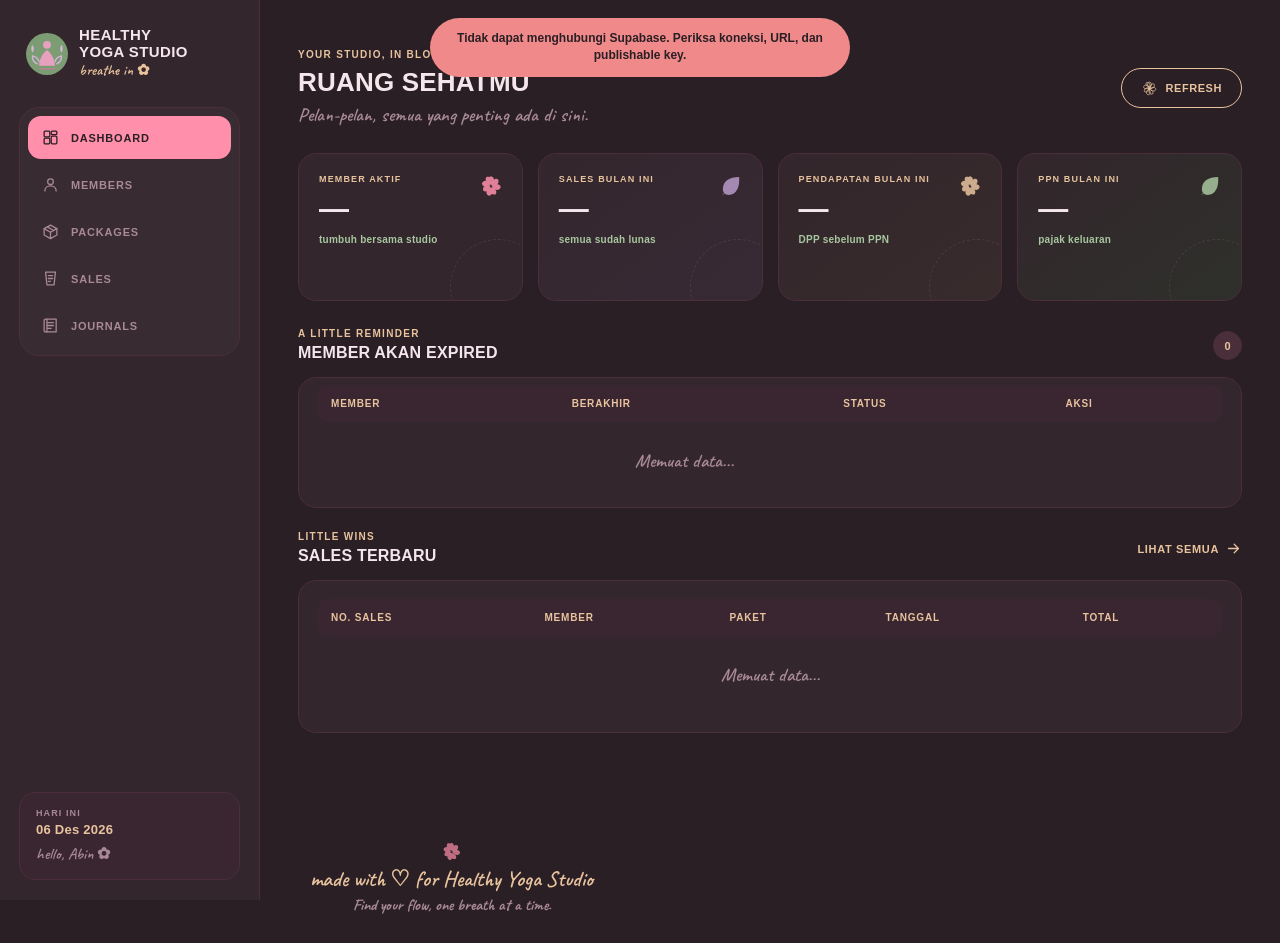
==== index.html @ f1ac34dd "Add files via upload" ====
<!doctype html>
<html lang="id">
<head>
  <meta charset="utf-8">
  <meta name="viewport" content="width=device-width, initial-scale=1">
  <meta name="theme-color" content="#FDF6F0">
  <meta name="description" content="Healthy Yoga Studio membership dashboard">
  <title>Healthy Yoga Studio</title>
  <link rel="preconnect" href="https://fonts.googleapis.com">
  <link rel="preconnect" href="https://fonts.gstatic.com" crossorigin>
  <link href="https://fonts.googleapis.com/css2?family=Fraunces:ital,opsz,wght@0,9..144,300..700;1,9..144,300..700&family=Quicksand:wght@300..700&family=Caveat:wght@400..700&display=swap" rel="stylesheet">
  <link rel="stylesheet" href="style.css">
  <script src="script.js" defer></script>
</head>
<body>
  <svg class="svg-library" xmlns="http://www.w3.org/2000/svg" aria-hidden="true">
    <symbol id="icon-search" viewBox="0 0 24 24"><circle cx="10.8" cy="10.8" r="6.8"/><path d="m16 16 5 5"/></symbol>
    <symbol id="icon-plus" viewBox="0 0 24 24"><path d="M12 5v14M5 12h14"/></symbol>
    <symbol id="icon-arrow" viewBox="0 0 24 24"><path d="M5 12h14m-6-6 6 6-6 6"/></symbol>
    <symbol id="icon-calendar" viewBox="0 0 24 24"><rect x="3" y="5" width="18" height="16" rx="3"/><path d="M16 3v4M8 3v4M3 10h18"/></symbol>
    <symbol id="icon-flower" viewBox="0 0 40 40"><path d="M20 19c-7-7-5-13 0-14 5 1 7 7 0 14Zm1 1c1-10 6-13 10-10 2 5-1 10-10 10Zm0 1c8-6 13-4 14 1-2 5-8 6-14-1Zm-2 1c9 2 11 7 8 11-5 1-10-2-8-11Zm-1-1c6 8 4 13-1 14-5-2-6-8 1-14Zm1-2c-2 9-7 11-11 8-1-5 2-10 11-8Zm1-2c-8 6-13 4-14-1 2-5 8-6 14 1Zm1 0C12 15 10 10 13 6c5-1 10 2 8 11Z"/></symbol>
    <symbol id="icon-leaf" viewBox="0 0 32 32"><path d="M26 5C14 5 6 10 6 20c0 4 3 7 7 7C23 27 27 17 26 5Z"/><path d="M5 28c5-8 10-12 17-17"/></symbol>
    <symbol id="icon-check" viewBox="0 0 24 24"><path d="m5 12 5 5L20 7"/></symbol>
    <symbol id="icon-close" viewBox="0 0 24 24"><path d="m6 6 12 12M18 6 6 18"/></symbol>
    <symbol id="icon-dots" viewBox="0 0 28 8"><circle cx="4" cy="4" r="2"/><circle cx="14" cy="4" r="2"/><circle cx="24" cy="4" r="2"/></symbol>
    <symbol id="icon-dashboard" viewBox="0 0 24 24"><rect x="3" y="3" width="8" height="8" rx="1.5"/><rect x="13" y="3" width="8" height="5" rx="1.5"/><rect x="13" y="10" width="8" height="11" rx="1.5"/><rect x="3" y="13" width="8" height="8" rx="1.5"/></symbol>
    <symbol id="icon-member" viewBox="0 0 24 24"><circle cx="12" cy="8" r="4"/><path d="M4 21c0-4.2 3.6-7 8-7s8 2.8 8 7"/></symbol>
    <symbol id="icon-package" viewBox="0 0 24 24"><path d="m12 3 9 5-9 5-9-5 9-5Z"/><path d="M3 8v9l9 5 9-5V8M12 13v9M7.5 5.5l9 5"/></symbol>
    <symbol id="icon-sale" viewBox="0 0 24 24"><path d="M5 3h14l-2 18H7L5 3Z"/><path d="M9 8h6M9 12h6M9 16h3"/></symbol>
    <symbol id="icon-journal" viewBox="0 0 24 24"><path d="M5 3h15v18H5a2 2 0 0 1-2-2V5a2 2 0 0 1 2-2Z"/><path d="M7 8h9M7 12h9M7 16h6M7 3v18"/></symbol>
  </svg>

  <div class="ambient-leaf ambient-leaf-one" aria-hidden="true"><svg><use href="#icon-leaf"/></svg></div>
  <div class="ambient-leaf ambient-leaf-two" aria-hidden="true"><svg><use href="#icon-leaf"/></svg></div>

  <div class="layout">
    <aside class="sidebar">
      <a class="brand" href="#dashboard" aria-label="Healthy Yoga Studio, beranda">
        <svg class="brand-mark" viewBox="0 0 64 64" width="40" height="40" xmlns="http://www.w3.org/2000/svg" role="img" aria-label="Siluet meditasi lotus">
          <circle cx="32" cy="18" r="6" fill="#E8A0BF"/>
          <path d="M32 26C24 32 20 42 20 50h24c0-8-4-18-12-24Z" fill="#E8A0BF"/>
          <path d="M14 52q18 8 36 0-18 4-36 0Z" fill="#C77DA0"/>
          <path d="M10 30q-4-6 0-12 4 6 0 12Zm44 0q4-6 0-12-4 6 0 12Z" fill="#D4B5D9"/>
          <path d="M17 47q-8-4-7-12 8 2 10 9m27 3q8-4 7-12-8 2-10 9" fill="none" stroke="#D4B5D9" stroke-linecap="round" stroke-width="2"/>
        </svg>
        <span class="brand-copy"><strong>Healthy<br>Yoga Studio</strong><small>breathe in ✿</small></span>
      </a>
      <nav class="nav primary-nav" aria-label="Navigasi utama" role="tablist">
        <button class="nav-tab is-active" id="tab-dashboard" type="button" role="tab" aria-selected="true" aria-controls="view-dashboard" data-view="dashboard"><svg class="nav-icon" aria-hidden="true"><use href="#icon-dashboard"/></svg>Dashboard</button>
        <button class="nav-tab" id="tab-members" type="button" role="tab" aria-selected="false" aria-controls="view-members" data-view="members"><svg class="nav-icon" aria-hidden="true"><use href="#icon-member"/></svg>Members</button>
        <button class="nav-tab" id="tab-packages" type="button" role="tab" aria-selected="false" aria-controls="view-packages" data-view="packages"><svg class="nav-icon" aria-hidden="true"><use href="#icon-package"/></svg>Packages</button>
        <button class="nav-tab" id="tab-sales" type="button" role="tab" aria-selected="false" aria-controls="view-sales" data-view="sales"><svg class="nav-icon" aria-hidden="true"><use href="#icon-sale"/></svg>Sales</button>
        <button class="nav-tab" id="tab-journals" type="button" role="tab" aria-selected="false" aria-controls="view-journals" data-view="journals"><svg class="nav-icon" aria-hidden="true"><use href="#icon-journal"/></svg>Journals</button>
      </nav>
      <div class="sidebar-footer">
        <p class="sidebar-date-label">Hari ini</p>
        <div class="sidebar-date" id="today-label"></div>
        <p class="greeting">hello, Abin ✿</p>
      </div>
    </aside>

    <div class="content">
    <main class="main-content">
      <section class="view is-visible" id="view-dashboard" role="tabpanel" aria-labelledby="tab-dashboard">
        <div class="page-heading">
          <div><p class="eyebrow">YOUR STUDIO, IN BLOOM <span id="dashboard-period"></span></p><h1>Ruang sehatmu</h1><p class="subheading">Pelan-pelan, semua yang penting ada di sini.</p></div>
          <button class="button button-secondary" type="button" data-action="refresh-dashboard" aria-label="Muat ulang ringkasan"><svg class="icon" aria-hidden="true"><use href="#icon-flower"/></svg><span>Refresh</span></button>
        </div>
        <div class="metric-grid">
          <article class="metric metric-pink"><svg class="metric-flower" aria-hidden="true"><use href="#icon-flower"/></svg><span class="metric-label">MEMBER AKTIF</span><strong id="metric-active">—</strong><span class="metric-note">tumbuh bersama studio</span></article>
          <article class="metric metric-lilac"><svg class="metric-flower" aria-hidden="true"><use href="#icon-leaf"/></svg><span class="metric-label">SALES BULAN INI</span><strong id="metric-sales">—</strong><span class="metric-note">semua sudah lunas</span></article>
          <article class="metric metric-peach"><svg class="metric-flower" aria-hidden="true"><use href="#icon-flower"/></svg><span class="metric-label">PENDAPATAN BULAN INI</span><strong id="metric-revenue">—</strong><span class="metric-note">DPP sebelum PPN</span></article>
          <article class="metric metric-sage"><svg class="metric-flower" aria-hidden="true"><use href="#icon-leaf"/></svg><span class="metric-label">PPN BULAN INI</span><strong id="metric-tax">—</strong><span class="metric-note">pajak keluaran</span></article>
        </div>
        <section class="content-section dashboard-expiring-section">
          <div class="section-heading"><div><p class="eyebrow">A LITTLE REMINDER</p><h2>Member akan expired</h2></div><span class="count-pill" id="expiring-count">0</span></div>
          <div class="soft-card"><div class="table-wrap"><table class="data-table"><thead><tr><th>Member</th><th>Berakhir</th><th>Status</th><th>Aksi</th></tr></thead><tbody id="dashboard-expiring"><tr><td colspan="4" class="empty-cell">Memuat data...</td></tr></tbody></table></div></div>
        </section>
        <section class="content-section">
          <div class="section-heading"><div><p class="eyebrow">LITTLE WINS</p><h2>Sales terbaru</h2></div><button class="text-button" type="button" data-go-view="sales">Lihat semua <svg class="icon" aria-hidden="true"><use href="#icon-arrow"/></svg></button></div>
          <div class="soft-card"><div class="table-wrap"><table class="data-table"><thead><tr><th>No. sales</th><th>Member</th><th>Paket</th><th>Tanggal</th><th>Total</th></tr></thead><tbody id="dashboard-sales"><tr><td colspan="5" class="empty-cell">Memuat sales...</td></tr></tbody></table></div></div>
        </section>
      </section>

      <section class="view" id="view-members" role="tabpanel" aria-labelledby="tab-members" hidden>
        <div class="page-heading"><div><p class="eyebrow">OUR LOVELY COMMUNITY</p><h1>Members</h1><p class="subheading">Setiap perjalanan sehat dimulai dari satu napas.</p></div><button class="button button-primary" type="button" data-action="new-member" aria-label="Tambah member"><svg class="icon" aria-hidden="true"><use href="#icon-plus"/></svg><span>Tambah member</span></button></div>
        <section class="content-section">
          <div class="toolbar"><label class="search-field"><svg class="icon" aria-hidden="true"><use href="#icon-search"/></svg><input id="member-search" type="search" placeholder="Cari nama, kode, email..." autocomplete="off"></label><span class="toolbar-result" id="member-count"></span></div>
          <div class="soft-card"><div class="table-wrap"><table class="data-table"><thead><tr><th>Kode</th><th>Nama</th><th>Email</th><th>Phone</th><th>Join date</th><th>Status</th><th>Aksi</th></tr></thead><tbody id="members-table"><tr><td colspan="7" class="empty-cell">Memuat member...</td></tr></tbody></table></div></div>
          <div class="empty-state" id="members-empty" hidden><svg class="empty-yoga" viewBox="0 0 96 76" aria-hidden="true"><circle cx="48" cy="17" r="8"/><path d="M48 27c-9 7-13 17-13 27h26c0-10-4-20-13-27Z"/><path d="M20 57q28 18 56 0-28 8-56 0Z"/><path d="M16 34q-8-9 0-18 8 9 0 18Zm64 0q8-9 0-18-8 9 0 18Z"/></svg><p>Belum ada member, nih~</p><span>Yuk, tambahin yang pertama ✿</span></div>
        </section>
      </section>

      <section class="view" id="view-packages" role="tabpanel" aria-labelledby="tab-packages" hidden>
        <div class="page-heading"><div><p class="eyebrow">FIND YOUR FLOW</p><h1>Membership packages</h1><p class="subheading">Pilih ritme yang paling cocok untukmu.</p></div><button class="button button-primary" type="button" data-action="new-package" aria-label="Tambah paket"><svg class="icon" aria-hidden="true"><use href="#icon-plus"/></svg><span>Tambah paket</span></button></div>
        <div class="package-toolbar"><label class="select-field"><span>Lihat paket</span><select id="package-filter"><option value="all">Semua paket</option><option value="true">Aktif</option><option value="false">Archived</option></select></label><span class="toolbar-result" id="package-count"></span></div>
        <div class="package-grid" id="packages-grid" aria-live="polite"></div>
        <div class="empty-state" id="packages-empty" hidden><svg class="empty-yoga" viewBox="0 0 96 76" aria-hidden="true"><path d="M48 13c-8 0-12 7-8 13 4 5 12 5 16 0 4-6 0-13-8-13Z"/><path d="M48 30 27 55h42L48 30Z"/><path d="M15 59q33 15 66 0-33 7-66 0Z"/></svg><p>Belum ada paket, nih~</p><span>Siapkan ruang untuk perjalanan baru.</span></div>
      </section>

      <section class="view" id="view-sales" role="tabpanel" aria-labelledby="tab-sales" hidden>
        <div class="page-heading"><div><p class="eyebrow">A FRESH START</p><h1>New membership</h1><p class="subheading">Pembayaran lunas di muka, lalu kembali ke matras.</p></div></div>
        <section class="content-section">
          <form id="sale-form" class="sale-layout">
            <div class="soft-card sale-fields">
              <div class="section-heading"><div><p class="eyebrow">MEMBERSHIP DETAILS</p><h2>Catat transaksi</h2></div><span class="paid-pill"><svg class="icon" aria-hidden="true"><use href="#icon-check"/></svg>Lunas</span></div>
              <div class="form-grid">
                <label class="field"><span>Member <i>*</i></span><select name="member_id" id="sale-member" required><option value="">Pilih member</option></select></label>
                <label class="field"><span>Paket <i>*</i></span><select name="package_id" id="sale-package" required><option value="">Pilih paket</option></select></label>
                <label class="field"><span>Tanggal mulai <i>*</i></span><input type="date" name="start_date" id="sale-start" required></label>
                <fieldset class="field payment-field"><legend>Metode bayar <i>*</i></legend><div class="radio-pills"><label><input type="radio" name="payment_method" value="cash" checked><span>Cash</span></label><label><input type="radio" name="payment_method" value="transfer"><span>Transfer</span></label></div></fieldset>
                <label class="field field-full"><span>Catatan kecil</span><textarea name="notes" rows="3" maxlength="500" placeholder="Tambahkan catatan bila perlu..."></textarea></label>
              </div>
            </div>
            <aside class="soft-card sale-preview-card"><div class="preview-flower"><svg aria-hidden="true"><use href="#icon-flower"/></svg></div><p class="eyebrow">YOUR MEMBERSHIP</p><h2>Ringkasan</h2><div class="preview-list" id="sale-preview"><p class="empty-copy">Pilih paket untuk melihat detail membership.</p></div><button class="button button-primary sale-submit" type="submit">Simpan transaksi <svg class="icon" aria-hidden="true"><use href="#icon-arrow"/></svg></button></aside>
          </form>
        </section>
        <section class="content-section"><div class="section-heading"><div><p class="eyebrow">YOUR JOURNEY SO FAR</p><h2>Riwayat sales</h2></div><span class="toolbar-result" id="sales-count"></span></div>
          <form id="sales-filter" class="filter-row"><label class="compact-field"><span>Dari tanggal</span><input type="date" name="start"></label><label class="compact-field"><span>Sampai tanggal</span><input type="date" name="end"></label><label class="compact-field"><span>Member</span><select name="member_id"><option value="">Semua member</option></select></label><label class="compact-field"><span>Metode</span><select name="method"><option value="">Semua metode</option><option value="cash">Cash</option><option value="transfer">Transfer</option></select></label><button class="button button-secondary" type="submit">Terapkan</button><button class="button button-quiet" type="reset">Reset</button></form>
          <div class="soft-card"><div class="table-wrap"><table class="data-table"><thead><tr><th>No. sales</th><th>Tanggal</th><th>Member</th><th>Paket</th><th>Metode</th><th>Total</th><th>Aksi</th></tr></thead><tbody id="sales-table"><tr><td colspan="7" class="empty-cell">Memuat sales...</td></tr></tbody></table></div></div>
        </section>
      </section>

      <section class="view" id="view-journals" role="tabpanel" aria-labelledby="tab-journals" hidden>
        <div class="page-heading"><div><p class="eyebrow">A GENTLE LOOK AT THE NUMBERS</p><h1>Journals & reports</h1><p class="subheading">Semua transaksi tercatat dengan tenang dan rapi.</p></div></div>
        <div class="subnav" role="tablist" aria-label="Tampilan jurnal"><button type="button" class="subnav-tab is-active" id="subtab-general" role="tab" aria-selected="true" aria-controls="journal-general" data-journal-view="general">Jurnal umum</button><button type="button" class="subnav-tab" id="subtab-report" role="tab" aria-selected="false" aria-controls="journal-report" data-journal-view="report">Laporan pendapatan</button></div>
        <section class="journal-pane is-visible" id="journal-general" role="tabpanel" aria-labelledby="subtab-general"><div class="content-section"><form id="journal-filter" class="filter-row"><label class="compact-field"><span>Dari tanggal</span><input type="date" name="start"></label><label class="compact-field"><span>Sampai tanggal</span><input type="date" name="end"></label><button class="button button-secondary" type="submit">Terapkan</button><button class="button button-quiet" type="reset">Reset</button></form><div class="soft-card"><div class="table-wrap"><table class="data-table"><thead><tr><th>No. jurnal</th><th>Tanggal</th><th>Deskripsi</th><th>Referensi</th><th>Balance</th><th>Aksi</th></tr></thead><tbody id="journals-table"><tr><td colspan="6" class="empty-cell">Memuat jurnal...</td></tr></tbody></table></div></div></div></section>
        <section class="journal-pane" id="journal-report" role="tabpanel" aria-labelledby="subtab-report" hidden><div class="content-section"><div class="section-heading"><div><p class="eyebrow">INCOME, WITH A LITTLE CLARITY</p><h2>Ringkasan pendapatan</h2></div><div class="report-actions"><button class="button button-secondary" type="button" data-action="export-report">Export CSV</button><button class="button button-secondary" type="button" data-action="print-report">Print</button></div></div><form id="report-filter" class="filter-row"><label class="compact-field"><span>Dari tanggal</span><input type="date" name="start"></label><label class="compact-field"><span>Sampai tanggal</span><input type="date" name="end"></label><label class="compact-field"><span>Metode</span><select name="method"><option value="">Semua metode</option><option value="cash">Cash</option><option value="transfer">Transfer</option></select></label><button class="button button-primary" type="submit">Tampilkan laporan</button><button class="button button-quiet" type="reset">Reset</button></form><div class="report-summary" id="report-summary"><div class="report-total"><span>Total penjualan</span><strong>—</strong></div><div class="report-total"><span>Pendapatan (DPP)</span><strong>—</strong></div><div class="report-total"><span>PPN keluaran</span><strong>—</strong></div></div><div class="soft-card"><div class="table-wrap"><table class="data-table"><thead><tr><th>Tarif PPN</th><th>DPP</th><th>PPN</th><th>Total bruto</th></tr></thead><tbody id="report-tax-table"><tr><td colspan="4" class="empty-cell">Pilih periode laporan.</td></tr></tbody></table></div></div><div class="soft-card report-sales-wrap"><div class="table-wrap"><table class="data-table"><thead><tr><th>No. sales</th><th>Tanggal</th><th>Member</th><th>Total</th><th>DPP</th><th>PPN</th></tr></thead><tbody id="report-sales-table"><tr><td colspan="6" class="empty-cell">Pilih periode laporan.</td></tr></tbody></table></div></div></div></section>
      </section>
    </main>

    <footer class="app-footer"><svg class="footer-flower" aria-hidden="true"><use href="#icon-flower"/></svg><p>made with ♡ for Healthy Yoga Studio</p><span>Find your flow, one breath at a time.</span></footer>
    </div>
  </div>

  <div class="modal-backdrop" id="modal-backdrop" hidden>
    <section class="modal" role="dialog" aria-modal="true" aria-labelledby="modal-title">
      <div class="modal-heading"><div><p class="eyebrow" id="modal-eyebrow">A LITTLE FORM</p><h2 id="modal-title">Detail</h2></div><button class="icon-button" type="button" data-action="close-modal" aria-label="Tutup dialog"><svg class="icon" aria-hidden="true"><use href="#icon-close"/></svg></button></div>
      <div class="modal-content" id="modal-content"></div>
    </section>
  </div>
  <div class="toast-region" id="toast-region" aria-live="polite" aria-atomic="true"></div>
</body>
</html>
---- style.css ----
:root {
  color-scheme: dark;
  --bg: #2A1F24;
  --bg-card: #33262C;
  --bg-soft: #3A2A32;
  --pink: #FF8FAB;
  --pink-dark: #FF7A9C;
  --pink-soft: #4A2E3A;
  --pink-ultra-soft: #3A2630;
  --lilac: #B89BC9;
  --peach: #E8A882;
  --gold: #E8C39E;
  --text: #F5E6EC;
  --text-muted: #A88995;
  --border: #4A2E3A;
  --border-soft: #3D2A33;
  --danger: #F08A8A;
  --success: #A8C69F;
  --sage: #A8C69F;
  --sage-dark: #7C9C73;
  --sage-pale: #E8F0E5;
  --cream: #2A1F24;
  --paper: #33262C;
  --ink: #F5E6EC;
  --muted: #A88995;
  --line: #4A2E3A;
  --coral: #F08A8A;
  --coral-pale: #4A2E3A;
  --blue: #E8C39E;
  --shadow: none;
  --shadow-hover: none;
  font-family: 'Jost', sans-serif;
  color: var(--ink);
  background: var(--bg);
}

* { box-sizing: border-box; }
body { margin: 0; min-width: 320px; min-height: 100vh; padding-bottom: 0; background: var(--bg); color: var(--text); font-family: 'Jost', sans-serif; font-weight: 700; -webkit-font-smoothing: antialiased; }
button, input, select { font: inherit; }
button { cursor: pointer; }
button:focus-visible, input:focus-visible, select:focus-visible, textarea:focus-visible, a:focus-visible { outline: 3px solid rgba(255, 143, 171, .35); outline-offset: 2px; }
[hidden] { display: none !important; }

.app-shell { width: min(100% - 48px, 1480px); margin: 0 auto; }
.topbar { min-height: 82px; display: flex; align-items: center; justify-content: space-between; border-bottom: 1px solid rgba(80, 99, 77, .14); }
.brand { display: inline-flex; align-items: center; gap: 12px; color: inherit; text-decoration: none; }
.brand-mark { width: 38px; height: 38px; display: grid; place-items: center; border-radius: 50%; color: var(--paper); background: var(--sage-dark); font-size: 12px; font-weight: 700; letter-spacing: 0; }
.brand-copy { display: grid; gap: 2px; }
.brand-copy strong { font-family: Georgia, "Times New Roman", serif; font-size: 17px; font-weight: 600; }
.brand-copy small { color: var(--muted); font-size: 11px; }
.topbar-meta { display: flex; align-items: center; gap: 9px; color: var(--muted); font-size: 12px; }
.live-dot { width: 7px; height: 7px; border-radius: 50%; background: #648b61; box-shadow: 0 0 0 3px rgba(100, 139, 97, .14); }
.meta-divider { height: 15px; border-left: 1px solid #c9c9bd; margin: 0 4px; }

.primary-nav { display: flex; align-items: center; gap: 5px; padding: 14px 0 0; border-bottom: 1px solid var(--line); overflow-x: auto; scrollbar-width: thin; }
.nav-tab, .subnav-tab { position: relative; flex: 0 0 auto; border: 0; background: transparent; color: var(--muted); padding: 12px 17px 14px; font-size: 13px; font-weight: 600; }
.nav-tab::after { position: absolute; bottom: -1px; left: 14px; right: 14px; height: 2px; background: transparent; content: ""; }
.nav-tab:hover, .subnav-tab:hover { color: var(--ink); }
.nav-tab.is-active { color: var(--sage-dark); }
.nav-tab.is-active::after { background: var(--sage-dark); }
main { min-height: calc(100vh - 170px); padding: 32px 0 54px; }
.view { display: none; animation: enter .22s ease-out both; }
.view.is-visible { display: block; }
@keyframes enter { from { opacity: 0; transform: translateY(5px); } to { opacity: 1; transform: translateY(0); } }
.page-heading { display: flex; justify-content: space-between; align-items: flex-end; gap: 24px; margin-bottom: 26px; }
.eyebrow { margin: 0 0 8px; color: var(--sage-dark); font-size: 10px; font-weight: 700; letter-spacing: 1.2px; }
.eyebrow span { color: var(--muted); font-weight: 500; letter-spacing: 0; margin-left: 7px; }
h1, h2, p { margin-top: 0; }
h1 { margin-bottom: 5px; font-family: Georgia, "Times New Roman", serif; font-size: 32px; line-height: 1.15; font-weight: 500; }
h2 { margin-bottom: 0; font-family: Georgia, "Times New Roman", serif; font-size: 19px; line-height: 1.25; font-weight: 500; }
.subheading { margin: 0; color: var(--muted); font-size: 13px; }
.button { min-height: 38px; display: inline-flex; align-items: center; justify-content: center; gap: 8px; padding: 0 14px; border: 1px solid transparent; border-radius: 5px; font-size: 12px; font-weight: 650; transition: background .15s, border-color .15s, color .15s; white-space: nowrap; }
.button-primary { background: var(--sage-dark); color: white; }
.button-primary:hover { background: #3e503c; }
.button-secondary { color: var(--ink); border-color: var(--line); background: var(--paper); }
.button-secondary:hover { border-color: var(--sage); background: #f8f8f2; }
.button-quiet { color: var(--muted); border-color: transparent; background: transparent; }
.button-quiet:hover { color: var(--ink); background: #f0eee7; }
.button-edit { color: var(--blue); border-color: #d8e2e6; background: #eff4f5; }
.button-danger { color: #a54f43; border-color: #ead4ce; background: #fbf0ed; }
.button-archive { color: #626b65; border-color: #dedfd9; background: #f0f1ed; }
.button-small { min-height: 30px; padding: 0 9px; font-size: 11px; }
.text-button { padding: 7px 0; border: 0; background: transparent; color: var(--sage-dark); font-size: 12px; font-weight: 650; }
.text-button span { padding-left: 3px; }

.metric-grid { display: grid; grid-template-columns: repeat(5, minmax(0, 1fr)); gap: 12px; margin-bottom: 20px; }
.metric { min-height: 139px; padding: 18px 18px 16px; border: 1px solid transparent; border-radius: 7px; display: flex; flex-direction: column; align-items: flex-start; justify-content: space-between; }
.metric-green { color: #f9fbf6; background: var(--sage-dark); }
.metric-cream { border-color: #e8e0ce; background: #eee8d9; }
.metric-coral { border-color: #ebd8d0; background: var(--coral-pale); }
.metric-ink { color: #f7f6ef; background: #35443e; }
.metric-sand { border-color: #eadfca; background: #efe4cb; }
.metric-label { font-size: 11px; font-weight: 650; opacity: .86; }
.metric strong { font-family: Georgia, "Times New Roman", serif; font-size: 27px; font-weight: 500; line-height: 1.1; }
.metric-note { color: inherit; opacity: .7; font-size: 10px; }
.dashboard-grid { display: grid; grid-template-columns: minmax(0, 1.3fr) minmax(340px, .9fr); gap: 16px; align-items: start; }
.panel { margin-bottom: 17px; padding: 20px; border: 1px solid var(--line); border-radius: 7px; background: var(--paper); box-shadow: var(--shadow); }
.section-heading { display: flex; align-items: center; justify-content: space-between; gap: 14px; margin-bottom: 17px; }
.section-heading .eyebrow { margin-bottom: 5px; }
.count-pill { min-width: 27px; height: 27px; display: grid; place-items: center; border-radius: 50%; color: #79533c; background: #f0e5ce; font-size: 11px; font-weight: 700; }
.table-wrap { width: 100%; overflow-x: auto; }
table { width: 100%; border-collapse: collapse; text-align: left; font-size: 12px; }
th { padding: 10px 11px; border-bottom: 1px solid var(--line); color: var(--muted); font-size: 10px; font-weight: 650; white-space: nowrap; }
td { padding: 12px 11px; border-bottom: 1px solid #eeece5; vertical-align: middle; }
tbody tr:last-child td { border-bottom: 0; }
tbody tr:hover td { background: rgba(232, 237, 228, .35); }
.table-primary { display: block; color: var(--ink); font-weight: 650; }
.table-secondary { display: block; margin-top: 3px; color: var(--muted); font-size: 10px; }
.table-actions { display: flex; align-items: center; justify-content: flex-end; gap: 5px; }
.align-right { text-align: right; }
.empty-cell { padding: 24px 12px; color: var(--muted); text-align: center; }
.status { display: inline-flex; align-items: center; gap: 6px; padding: 5px 8px; border-radius: 20px; font-size: 10px; font-weight: 650; white-space: nowrap; }
.status::before { width: 6px; height: 6px; border-radius: 50%; background: currentColor; content: ""; }
.status-active { color: #476d4d; background: #e8f0e6; }
.status-inactive { color: #7c7770; background: #eeece8; }
.status-expiring { color: #95633b; background: #f5eddc; }
.toolbar { display: flex; align-items: center; justify-content: space-between; gap: 14px; margin: 0 0 14px; }
.search-field { width: min(100%, 390px); min-height: 38px; display: flex; align-items: center; gap: 9px; padding: 0 11px; border: 1px solid var(--line); border-radius: 5px; color: var(--muted); background: white; }
.search-field > span { font-size: 20px; line-height: 1; }
.search-field input { width: 100%; border: 0; outline: 0; color: var(--ink); background: transparent; font-size: 12px; }
.search-field input:focus-visible { outline: 0; }
.toolbar-result { color: var(--muted); font-size: 11px; white-space: nowrap; }
.select-field, .compact-field { display: grid; gap: 5px; color: var(--muted); font-size: 10px; }
.select-field select, .compact-field select, .compact-field input { min-height: 35px; padding: 0 9px; border: 1px solid var(--line); border-radius: 4px; outline: 0; color: var(--ink); background: white; font-size: 11px; }

.sale-entry-panel { border-top: 3px solid var(--sage); }
.required-note { color: var(--muted); font-size: 10px; }
.form-grid { display: grid; grid-template-columns: repeat(4, minmax(0, 1fr)); gap: 13px; }
.field { min-width: 0; display: grid; gap: 6px; color: #555e56; font-size: 11px; font-weight: 600; }
.field i { color: var(--coral); font-style: normal; }
.field input, .field select { width: 100%; min-height: 39px; padding: 0 10px; border: 1px solid var(--line); border-radius: 4px; color: var(--ink); background: white; font-size: 12px; font-weight: 400; }
.field-wide { grid-column: span 2; }
.sale-preview { grid-column: span 3; min-height: 56px; display: flex; align-items: center; gap: 18px; padding: 11px 13px; border-radius: 5px; background: var(--sage-pale); color: var(--muted); font-size: 11px; }
.preview-item { display: grid; gap: 4px; }
.preview-item span { color: var(--sage-dark); font-size: 10px; }
.preview-item strong { color: var(--ink); font-size: 12px; }
.preview-divider { height: 30px; border-left: 1px solid #cad5c4; }
.form-actions { display: flex; justify-content: flex-end; align-items: center; }
.filter-row { display: flex; align-items: flex-end; flex-wrap: wrap; gap: 9px; margin-bottom: 16px; }
.member-filter { min-width: 145px; }

.subnav { display: flex; gap: 5px; margin: -7px 0 15px; border-bottom: 1px solid var(--line); }
.subnav-tab { padding: 10px 13px; }
.subnav-tab.is-active { color: var(--sage-dark); }
.subnav-tab.is-active::after { position: absolute; bottom: 0; left: 12px; right: 12px; height: 2px; background: var(--sage-dark); content: ""; }
.journal-pane { display: none; animation: enter .2s ease-out both; }
.journal-pane.is-visible { display: block; }
.report-summary { display: grid; grid-template-columns: repeat(3, minmax(0, 1fr)); margin: 17px 0; border: 1px solid var(--line); border-radius: 5px; overflow: hidden; }
.report-total { min-height: 75px; display: grid; align-content: center; gap: 7px; padding: 12px 15px; border-right: 1px solid var(--line); background: #faf9f4; }
.report-total:last-child { border-right: 0; }
.report-total span { color: var(--muted); font-size: 10px; }
.report-total strong { font-family: Georgia, "Times New Roman", serif; font-size: 17px; font-weight: 500; }
.report-sales-wrap { margin-top: 18px; }
.app-footer { display: flex; justify-content: space-between; gap: 15px; padding: 16px 0 22px; border-top: 1px solid rgba(80, 99, 77, .14); color: var(--muted); font-size: 10px; }

.modal-backdrop { position: fixed; inset: 0; z-index: 20; display: grid; place-items: center; padding: 20px; background: rgba(31, 39, 34, .42); animation: fade-in .15s ease-out; }
@keyframes fade-in { from { opacity: 0; } to { opacity: 1; } }
.modal { width: min(100%, 570px); max-height: min(90vh, 800px); overflow-y: auto; padding: 22px; border: 1px solid rgba(255,255,255,.5); border-radius: 7px; background: var(--paper); box-shadow: 0 22px 70px rgba(30, 38, 32, .2); }
.modal-wide { width: min(100%, 760px); }
.modal-heading { display: flex; justify-content: space-between; align-items: flex-start; gap: 20px; margin-bottom: 19px; }
.modal-heading .eyebrow { margin-bottom: 5px; }
.icon-button { width: 32px; height: 32px; display: grid; place-items: center; border: 1px solid var(--line); border-radius: 50%; color: var(--muted); background: white; font-size: 21px; line-height: 1; }
.icon-button:hover { color: var(--ink); background: var(--cream); }
.modal-form { display: grid; grid-template-columns: repeat(2, minmax(0, 1fr)); gap: 13px; }
.modal-form .field-full { grid-column: 1 / -1; }
.modal-form-actions { grid-column: 1 / -1; display: flex; justify-content: flex-end; gap: 8px; padding-top: 7px; }
.detail-list { display: grid; grid-template-columns: 1fr 1fr; gap: 1px; border: 1px solid var(--line); background: var(--line); }
.detail-item { min-width: 0; padding: 12px; background: var(--paper); }
.detail-item span { display: block; margin-bottom: 6px; color: var(--muted); font-size: 10px; }
.detail-item strong { overflow-wrap: anywhere; font-size: 12px; font-weight: 600; }
.detail-block { margin-top: 18px; }
.detail-block h3 { margin: 0 0 9px; font-family: Georgia, "Times New Roman", serif; font-size: 15px; font-weight: 500; }
.modal-note { margin: 0 0 14px; color: var(--muted); font-size: 12px; line-height: 1.6; }
.toast-region { position: fixed; right: 18px; bottom: 18px; z-index: 40; display: grid; gap: 8px; width: min(360px, calc(100% - 36px)); }
.toast { padding: 13px 15px; border: 1px solid #d3dfcf; border-radius: 5px; color: #314633; background: #edf4e9; box-shadow: 0 8px 24px rgba(32, 43, 34, .12); font-size: 12px; line-height: 1.45; animation: enter .18s ease-out; }
.toast-error { border-color: #ead0c9; color: #85473e; background: #fbefeb; }

@media (max-width: 1100px) {
  .metric-grid { grid-template-columns: repeat(3, minmax(0, 1fr)); }
  .dashboard-grid { grid-template-columns: 1fr; }
}
@media (max-width: 740px) {
  .app-shell { width: min(100% - 28px, 1480px); }
  .topbar { min-height: 69px; }
  .topbar-meta { gap: 7px; font-size: 10px; }
  .primary-nav { margin: 0 -4px; padding-top: 8px; }
  .nav-tab { padding: 11px 12px 13px; font-size: 12px; }
  main { padding: 25px 0 38px; }
  .page-heading { align-items: flex-start; margin-bottom: 20px; }
  h1 { font-size: 28px; }
  .metric-grid { grid-template-columns: repeat(2, minmax(0, 1fr)); gap: 9px; }
  .metric { min-height: 118px; padding: 14px; }
  .metric strong { font-size: 23px; }
  .panel { padding: 15px; }
  .filter-row { align-items: stretch; }
  .compact-field { flex: 1 1 125px; }
  .filter-row > .button { align-self: flex-end; }
  .form-grid { grid-template-columns: repeat(2, minmax(0, 1fr)); }
  .sale-preview { grid-column: 1 / -1; flex-wrap: wrap; gap: 12px; }
  .form-actions { grid-column: 1 / -1; }
  .app-footer { font-size: 9px; }
}
@media (max-width: 480px) {
  .app-shell { width: min(100% - 22px, 1480px); }
  .brand-copy small { display: none; }
  .topbar-meta { font-size: 9px; }
  .meta-divider { margin: 0 1px; }
  .page-heading { gap: 10px; }
  .page-heading .button { padding: 0 10px; font-size: 11px; }
  .page-heading .button span { display: none; }
  .metric-grid { gap: 7px; }
  .metric { min-height: 108px; padding: 11px; }
  .metric-label { font-size: 10px; }
  .metric strong { font-size: 20px; }
  .metric-note { font-size: 9px; }
  .form-grid { grid-template-columns: 1fr; }
  .field-wide, .sale-preview, .form-actions { grid-column: 1; }
  .sale-preview { gap: 9px; }
  .preview-divider { display: none; }
  .report-summary { grid-template-columns: 1fr; }
  .report-total { min-height: 62px; border-right: 0; border-bottom: 1px solid var(--line); }
  .report-total:last-child { border-bottom: 0; }
  .modal { padding: 17px; }
  .modal-form, .detail-list { grid-template-columns: 1fr; }
  .modal-form .field-full, .modal-form-actions { grid-column: 1; }
  .app-footer { flex-direction: column; gap: 5px; }
}

/* ===== SVG AND DECORATIVE DETAILS ===== */
.svg-library { position: absolute; width: 0; height: 0; overflow: hidden; }
.icon { width: 17px; height: 17px; flex: 0 0 auto; fill: none; stroke: currentColor; stroke-width: 1.8; stroke-linecap: round; stroke-linejoin: round; }
.ambient-leaf { position: fixed; z-index: 0; width: 42px; height: 42px; color: var(--lilac); opacity: .28; pointer-events: none; }
.ambient-leaf svg { width: 100%; height: 100%; fill: currentColor; stroke: currentColor; stroke-width: 1.4; stroke-linecap: round; }
.ambient-leaf-one { top: 26%; left: 2%; transform: rotate(-25deg); }
.ambient-leaf-two { right: 3%; bottom: 13%; color: var(--pink); transform: rotate(24deg); }

/* ===== PAGE FRAME AND HEADER ===== */
.app-shell { position: relative; z-index: 1; width: min(100% - 40px, 1200px); margin: 0 auto; }
.topbar { position: sticky; top: 0; z-index: 10; min-height: 82px; display: flex; align-items: center; justify-content: space-between; gap: 16px; margin: 0 calc((min(100vw - 40px, 1200px) - 100vw) / 2); padding: 16px max(24px, calc((100vw - 1200px) / 2)); border-bottom: 1px solid rgba(255, 217, 227, .9); background: rgba(255, 255, 255, .78); backdrop-filter: blur(12px); }
.brand { display: inline-flex; align-items: center; gap: 12px; color: var(--text); text-decoration: none; }
.brand-mark { width: 44px; height: 44px; flex: 0 0 auto; }
.brand-copy { display: grid; gap: 1px; }
.brand-copy strong { color: var(--text); font-family: 'Jost', sans-serif; font-size: 17px; font-weight: 900; letter-spacing: .4px; text-transform: uppercase; }
.brand-copy small { color: var(--pink-dark); font-family: 'Caveat', cursive; font-size: 17px; font-weight: 600; }
.header-date { display: inline-flex; align-items: center; gap: 8px; padding: 9px 15px; border-radius: 999px; color: var(--pink-dark); background: var(--pink-soft); font-size: 12px; font-weight: 800; letter-spacing: .5px; text-transform: uppercase; }

/* ===== PILL TAB NAVIGATION ===== */
.primary-nav { width: fit-content; max-width: 100%; display: flex; justify-content: center; gap: 4px; margin: 22px auto 0; padding: 6px; overflow-x: auto; border: 1px solid var(--border); border-radius: 999px; background: rgba(255, 255, 255, .72); box-shadow: 0 2px 12px rgba(255, 182, 201, .15); scrollbar-width: thin; }
.nav-tab, .subnav-tab { position: static; min-height: 40px; flex: 0 0 auto; padding: 9px 19px; border: 0; border-radius: 999px; color: var(--text-muted); background: transparent; font-family: 'Jost', sans-serif; font-size: 12px; font-weight: 800; letter-spacing: .65px; text-transform: uppercase; transition: background .2s ease, color .2s ease, box-shadow .2s ease; }
.nav-tab::after { display: none; }
.nav-tab:hover, .subnav-tab:hover { color: var(--pink-dark); background: var(--pink-ultra-soft); }
.nav-tab.is-active { color: #fff; background: var(--pink); box-shadow: 0 2px 10px rgba(255, 143, 171, .38); }
.nav-tab.is-active:hover { color: #fff; background: var(--pink-dark); }

/* ===== MAIN CONTENT AND TYPE ===== */
.main-content { min-height: calc(100vh - 205px); max-width: 1200px; margin: 0 auto; padding: 34px 0 42px; }
.page-heading { align-items: center; margin-bottom: 26px; }
.eyebrow { margin-bottom: 7px; color: var(--pink-dark); font-size: 10px; font-weight: 800; letter-spacing: 1.3px; }
.eyebrow span { margin-left: 6px; color: var(--text-muted); font-weight: 600; letter-spacing: 0; }
h1, h2, h3 { color: var(--text); font-family: 'Jost', sans-serif; font-weight: 900; letter-spacing: .2px; }
h1 { margin: 0 0 5px; font-size: 28px; line-height: 1.2; text-transform: uppercase; }
h2 { margin: 0; font-size: 19px; line-height: 1.25; text-transform: uppercase; }
h3 { font-size: 15px; }
.subheading { margin: 0; color: var(--text-muted); font-family: 'Caveat', cursive; font-size: 20px; font-weight: 600; }
.view { animation: soft-enter .24s ease-out both; }
@keyframes soft-enter { from { opacity: 0; transform: translateY(6px); } to { opacity: 1; transform: translateY(0); } }

/* ===== BUTTONS AND LINKS ===== */
.button { min-height: 40px; display: inline-flex; align-items: center; justify-content: center; gap: 8px; padding: 9px 19px; border: 1.5px solid transparent; border-radius: 999px; font-family: 'Jost', sans-serif; font-size: 11px; font-weight: 800; letter-spacing: .55px; text-transform: uppercase; transition: background .2s ease, border-color .2s ease, color .2s ease, transform .2s ease; }
.button-primary { color: #fff; background: var(--pink); box-shadow: 0 3px 12px rgba(255, 182, 201, .2); }
.button-primary:hover { color: #fff; background: var(--pink-dark); transform: translateY(-1px); }
.button-secondary { color: var(--pink-dark); border-color: var(--pink); background: #fff; }
.button-secondary:hover { color: var(--pink-dark); border-color: var(--pink-dark); background: var(--pink-soft); }
.button-quiet { color: var(--text-muted); background: transparent; }
.button-quiet:hover { color: var(--pink-dark); background: var(--pink-ultra-soft); }
.button-edit { color: var(--pink-dark); border-color: var(--pink); background: #fff; }
.button-danger { color: #fff; background: var(--danger); }
.button-archive { color: var(--text-muted); border-color: var(--border); background: var(--pink-ultra-soft); }
.button-small { min-height: 32px; padding: 6px 12px; font-size: 10px; }
.text-button { display: inline-flex; align-items: center; gap: 6px; padding: 6px 0; color: var(--pink-dark); font-size: 11px; font-weight: 800; letter-spacing: .65px; text-transform: uppercase; }
.text-button:hover { color: #c66c8b; }

/* ===== DASHBOARD STAT CARDS ===== */
.metric-grid { grid-template-columns: repeat(4, minmax(0, 1fr)); gap: 17px; margin-bottom: 32px; }
.metric { min-height: 166px; position: relative; justify-content: flex-start; gap: 10px; padding: 22px; overflow: hidden; border: 1px solid var(--border); border-radius: 20px; background: var(--bg-card); box-shadow: var(--shadow); transition: transform .2s ease, box-shadow .2s ease; }
.metric:hover { transform: translateY(-2px); box-shadow: var(--shadow-hover); }
.metric::after { position: absolute; right: -24px; bottom: -35px; width: 94px; height: 94px; border: 1px dashed rgba(255, 143, 171, .25); border-radius: 50%; content: ''; }
.metric-pink { background: #fff; }
.metric-lilac { background: linear-gradient(145deg, #fff 55%, #F6ECF8); }
.metric-peach { background: linear-gradient(145deg, #fff 55%, #FFF1E8); }
.metric-sage { background: linear-gradient(145deg, #fff 55%, #F0F5ED); }
.metric-flower { position: absolute; top: 19px; right: 18px; width: 26px; height: 26px; fill: var(--pink); opacity: .55; }
.metric-lilac .metric-flower { fill: var(--lilac); }
.metric-peach .metric-flower { fill: var(--peach); }
.metric-sage .metric-flower { fill: var(--success); }
.metric-label { position: relative; z-index: 1; max-width: calc(100% - 28px); color: var(--text-muted); font-size: 10px; font-weight: 800; letter-spacing: 1px; }
.metric strong { position: relative; z-index: 1; color: var(--text); font-family: 'Jost', sans-serif; font-size: 34px; font-weight: 900; line-height: 1.05; }
.metric-note { position: relative; z-index: 1; color: var(--success); font-size: 11px; font-weight: 800; letter-spacing: .25px; }

/* ===== SECTIONS AND DATA CARDS ===== */
.content-section { margin: 0 0 27px; }
.section-heading { margin-bottom: 16px; }
.section-heading .eyebrow { margin-bottom: 4px; }
.soft-card { min-width: 0; padding: 20px; border: 1px solid var(--border); border-radius: 20px; background: var(--bg-card); box-shadow: var(--shadow); }
.count-pill { min-width: 29px; height: 29px; border: 1px solid var(--border); border-radius: 999px; color: var(--pink-dark); background: var(--pink-soft); font-weight: 800; }
.dashboard-expiring-section .soft-card { padding-top: 8px; padding-bottom: 8px; }

/* ===== TABLES, BADGES, AND EMPTY STATES ===== */
.table-wrap { overflow-x: auto; scrollbar-color: var(--pink) var(--pink-ultra-soft); }
.data-table { width: 100%; border-collapse: separate; border-spacing: 0; color: var(--text); font-size: 12px; }
.data-table thead th { padding: 13px 14px; border: 0; color: var(--pink-dark); background: var(--pink-soft); font-family: 'Jost', sans-serif; font-size: 10px; font-weight: 800; letter-spacing: .8px; text-align: left; text-transform: uppercase; white-space: nowrap; }
.data-table thead th:first-child { border-radius: 12px 0 0 12px; }
.data-table thead th:last-child { border-radius: 0 12px 12px 0; }
.data-table td { padding: 14px; border-bottom: 1px dashed var(--border); color: var(--text); font-size: 12px; font-weight: 600; letter-spacing: 0; vertical-align: middle; }
.data-table tbody tr:last-child td { border-bottom: 0; }
.data-table tbody tr:hover td { background: var(--pink-ultra-soft); }
.table-primary { color: var(--text); font-weight: 800; }
.table-secondary { color: var(--text-muted); font-size: 11px; font-weight: 600; }
.empty-cell { padding: 27px 14px !important; color: var(--text-muted) !important; font-family: 'Caveat', cursive; font-size: 19px !important; font-weight: 600 !important; text-align: center; }
.status { padding: 6px 12px; border: 1px solid transparent; border-radius: 999px; font-size: 10px; font-weight: 800; letter-spacing: .4px; }
.status::before { width: 7px; height: 7px; }
.status-active { color: #64835c; background: #E8F0E5; }
.status-inactive { color: var(--text-muted); border-color: var(--border); background: var(--pink-ultra-soft); }
.status-expiring { color: #b8795c; background: #FFF0E4; }
.empty-state { display: grid; justify-items: center; gap: 7px; padding: 36px 16px; color: var(--text-muted); text-align: center; }
.empty-yoga { width: 88px; height: 70px; fill: var(--pink); opacity: .65; }
.empty-state p { margin: 0; color: var(--text-muted); font-family: 'Caveat', cursive; font-size: 25px; font-weight: 600; }
.empty-state span { font-size: 11px; font-weight: 600; }

/* ===== SEARCH, FILTERS, AND INPUTS ===== */
.toolbar { margin-bottom: 14px; }
.search-field { min-height: 44px; gap: 10px; padding: 0 14px; border: 1.5px solid var(--border); border-radius: 999px; color: var(--pink-dark); background: #fff; }
.search-field > span { display: none; }
.search-field .icon { width: 17px; height: 17px; }
.search-field input { font-family: 'Jost', sans-serif; font-size: 12px; font-weight: 600; }
.search-field input::placeholder, .field input::placeholder, .field textarea::placeholder { color: var(--text-muted); opacity: .8; }
.toolbar-result { color: var(--text-muted); font-size: 11px; font-weight: 700; }
.select-field, .compact-field { color: var(--text-muted); font-size: 10px; font-weight: 800; }
.select-field select, .compact-field select, .compact-field input { min-height: 40px; padding: 0 13px; border: 1.5px solid var(--border); border-radius: 12px; color: var(--text); background: #fff; font-family: 'Jost', sans-serif; font-size: 12px; font-weight: 600; }
.field { gap: 7px; color: var(--text); font-family: 'Jost', sans-serif; font-size: 11px; font-weight: 800; }
.field input, .field select, .field textarea { min-height: 45px; padding: 11px 14px; border: 1.5px solid var(--border); border-radius: 12px; color: var(--text); background: #fff; font-family: 'Jost', sans-serif; font-size: 13px; font-weight: 600; transition: border-color .2s ease, box-shadow .2s ease; }
.field textarea { min-height: 88px; resize: vertical; }
.field input:focus, .field select:focus, .field textarea:focus, .compact-field input:focus, .compact-field select:focus { border-color: var(--pink); outline: 0; box-shadow: 0 0 0 3px rgba(255, 182, 201, .2); }
.field i { color: var(--pink-dark); }
.filter-row { align-items: flex-end; gap: 11px; margin-bottom: 16px; }
.compact-field { min-width: 135px; }
.compact-field input, .compact-field select { width: 100%; }

/* ===== MEMBERSHIP PACKAGE CARDS ===== */
.package-toolbar { display: flex; align-items: flex-end; justify-content: space-between; gap: 14px; margin: 0 0 17px; }
.package-grid { display: grid; grid-template-columns: repeat(4, minmax(0, 1fr)); gap: 17px; }
.package-card { position: relative; min-width: 0; display: flex; flex-direction: column; gap: 12px; padding: 22px; overflow: hidden; border: 1px solid var(--border); border-radius: 20px; background: #fff; box-shadow: var(--shadow); transition: transform .2s ease, box-shadow .2s ease; }
.package-card:hover { transform: translateY(-2px); box-shadow: var(--shadow-hover); }
.package-card:nth-child(4n + 2) { background: linear-gradient(155deg, #fff 55%, #F7EFF8); }
.package-card:nth-child(4n + 3) { background: linear-gradient(155deg, #fff 55%, #FFF1E8); }
.package-card:nth-child(4n) { background: linear-gradient(155deg, #fff 55%, #F0F5ED); }
.package-card.is-archived { opacity: .62; filter: saturate(.65); }
.package-card-top { display: flex; align-items: flex-start; justify-content: space-between; gap: 8px; }
.package-card h2 { font-family: 'Jost', sans-serif; font-size: 20px; font-weight: 900; text-transform: none; }
.package-duration { color: var(--text-muted); font-size: 12px; font-weight: 700; }
.package-price { margin: 5px 0 0; color: var(--text); font-family: 'Jost', sans-serif; font-size: 25px; font-weight: 900; line-height: 1.15; overflow-wrap: anywhere; }
.package-tax { display: inline-flex; align-self: flex-start; padding: 6px 11px; border-radius: 999px; color: var(--pink-dark); background: var(--pink-soft); font-size: 10px; font-weight: 800; }
.package-actions { display: flex; flex-wrap: wrap; gap: 7px; margin-top: auto; padding-top: 7px; }
.archived-pill { display: inline-flex; padding: 5px 10px; border-radius: 999px; color: var(--text-muted); background: #F2EDF0; font-size: 9px; font-weight: 800; letter-spacing: .5px; text-transform: uppercase; }

/* ===== SALES FORM AND PREVIEW ===== */
.sale-layout { display: grid; grid-template-columns: minmax(0, 1.35fr) minmax(290px, .75fr); gap: 17px; align-items: stretch; }
.sale-fields { padding: 24px; }
.form-grid { grid-template-columns: repeat(2, minmax(0, 1fr)); gap: 15px; }
.field-full { grid-column: 1 / -1; }
.payment-field { min-width: 0; margin: 0; padding: 0; border: 0; }
.payment-field legend { margin-bottom: 7px; color: var(--text); font-family: 'Jost', sans-serif; font-size: 11px; font-weight: 800; }
.radio-pills { min-height: 45px; display: flex; gap: 7px; }
.radio-pills label { position: relative; flex: 1; }
.radio-pills input { position: absolute; opacity: 0; }
.radio-pills span { min-height: 45px; display: grid; place-items: center; border: 1.5px solid var(--border); border-radius: 12px; color: var(--text-muted); background: #fff; font-size: 12px; font-weight: 800; transition: all .2s ease; }
.radio-pills input:checked + span { border-color: var(--pink); color: var(--pink-dark); background: var(--pink-soft); }
.radio-pills input:focus-visible + span { outline: 3px solid rgba(255, 143, 171, .35); outline-offset: 2px; }
.sale-preview-card { position: relative; display: flex; flex-direction: column; justify-content: center; padding: 25px; overflow: hidden; background: linear-gradient(145deg, #fff 35%, var(--pink-ultra-soft)); }
.preview-flower { position: absolute; top: 16px; right: 17px; width: 36px; height: 36px; color: var(--pink); opacity: .55; }
.preview-flower svg { width: 100%; height: 100%; fill: currentColor; }
.sale-preview-card h2 { margin-bottom: 15px; }
.preview-list { display: grid; gap: 11px; margin-bottom: 20px; }
.preview-list .preview-row { display: flex; justify-content: space-between; gap: 12px; padding-bottom: 9px; border-bottom: 1px dashed var(--border); color: var(--text-muted); font-size: 11px; font-weight: 700; }
.preview-list .preview-row strong { color: var(--text); font-size: 12px; font-weight: 900; text-align: right; }
.preview-list .preview-total { padding-top: 3px; color: var(--pink-dark); }
.preview-list .preview-total strong { color: var(--pink-dark); font-size: 17px; }
.empty-copy { margin: 0; color: var(--text-muted); font-family: 'Caveat', cursive; font-size: 19px; font-weight: 600; }
.paid-pill { display: inline-flex; align-items: center; gap: 5px; padding: 7px 12px; border-radius: 999px; color: #64835c; background: #E8F0E5; font-size: 10px; font-weight: 800; }
.paid-pill .icon { width: 14px; height: 14px; }
.sale-submit { width: 100%; margin-top: auto; }
.sale-submit .icon { width: 15px; height: 15px; }

/* ===== JOURNAL TABS AND REPORTS ===== */
.subnav { display: flex; width: fit-content; max-width: 100%; gap: 4px; margin: 0 0 19px; padding: 5px; overflow-x: auto; border: 1px solid var(--border); border-radius: 999px; background: rgba(255, 255, 255, .7); }
.subnav-tab { min-height: 36px; padding: 8px 16px; }
.subnav-tab.is-active { color: #fff; background: var(--pink); box-shadow: 0 2px 9px rgba(255, 143, 171, .3); }
.subnav-tab.is-active::after { display: none; }
.journal-pane { display: none; }
.journal-pane.is-visible { display: block; animation: soft-enter .24s ease-out both; }
.report-summary { gap: 10px; overflow: visible; border: 0; background: transparent; }
.report-total { min-height: 84px; border: 1px solid var(--border); border-radius: 16px; background: #fff; box-shadow: var(--shadow); }
.report-total:nth-child(2) { background: #FCF6FD; }
.report-total:nth-child(3) { background: #FFF8F2; }
.report-total span { color: var(--text-muted); font-size: 10px; font-weight: 800; }
.report-total strong { color: var(--text); font-family: 'Jost', sans-serif; font-size: 18px; font-weight: 900; }
.report-actions { display: flex; gap: 8px; }
.report-sales-wrap { margin-top: 16px; }

/* ===== MODALS AND TOASTS ===== */
.modal-backdrop { background: rgba(255, 182, 201, .28); backdrop-filter: blur(3px); }
.modal { width: min(100%, 540px); padding: 28px; border: 1px solid var(--border); border-radius: 24px; background: #fff; box-shadow: var(--shadow-hover); animation: modal-enter .24s ease-out both; }
@keyframes modal-enter { from { opacity: 0; transform: translateY(12px) scale(.985); } to { opacity: 1; transform: translateY(0) scale(1); } }
.modal-wide { width: min(100%, 760px); }
.modal-heading h2 { font-family: 'Jost', sans-serif; font-size: 21px; font-style: italic; font-weight: 900; }
.icon-button { width: 38px; height: 38px; border: 1px solid var(--border); color: var(--pink-dark); background: var(--pink-ultra-soft); }
.icon-button:hover { color: #fff; background: var(--pink-dark); }
.modal-form { gap: 14px; }
.modal-form-actions { gap: 9px; }
.detail-list { gap: 8px; border: 0; background: transparent; }
.detail-item { padding: 13px; border: 1px solid var(--border); border-radius: 13px; background: #fff; }
.detail-item span { color: var(--text-muted); font-weight: 700; }
.detail-item strong { color: var(--text); font-weight: 800; }
.toast-region { top: 18px; right: 0; left: 0; bottom: auto; width: min(420px, calc(100% - 30px)); margin: 0 auto; }
.toast { padding: 12px 20px; border: 0; border-radius: 999px; color: #fff; background: var(--success); box-shadow: var(--shadow-hover); text-align: center; font-family: 'Jost', sans-serif; font-size: 12px; font-weight: 700; animation: toast-enter .28s ease-out both; }
.toast-error { color: #fff; background: var(--danger); }
@keyframes toast-enter { from { opacity: 0; transform: translateY(-12px); } to { opacity: 1; transform: translateY(0); } }

/* ===== FOOTER AND SCROLLBARS ===== */
.app-footer { display: grid; justify-items: center; gap: 2px; padding: 22px 12px 28px; border: 0; color: var(--text-muted); text-align: center; }
.app-footer p { margin: 0; color: var(--text-muted); font-family: 'Caveat', cursive; font-size: 22px; font-weight: 600; }
.app-footer > span { font-family: 'Caveat', cursive; font-size: 16px; }
.footer-flower { width: 23px; height: 23px; fill: var(--pink); opacity: .7; }
* { scrollbar-color: var(--pink) var(--pink-ultra-soft); scrollbar-width: thin; }
::-webkit-scrollbar { width: 8px; height: 8px; }
::-webkit-scrollbar-track { border-radius: 999px; background: var(--pink-ultra-soft); }
::-webkit-scrollbar-thumb { border-radius: 999px; background: var(--pink); }
::-webkit-scrollbar-thumb:hover { background: var(--pink-dark); }

/* ===== RESPONSIVE LAYOUT ===== */
@media (min-width: 1025px) {
  .metric-grid { grid-template-columns: repeat(4, minmax(0, 1fr)); }
}
@media (min-width: 641px) and (max-width: 1024px) {
  .metric-grid { grid-template-columns: repeat(2, minmax(0, 1fr)); }
  .package-grid { grid-template-columns: repeat(2, minmax(0, 1fr)); }
  .sale-layout { grid-template-columns: minmax(0, 1.1fr) minmax(250px, .9fr); }
}
@media (max-width: 740px) {
  .app-shell { width: min(100% - 28px, 1200px); }
  .topbar { min-height: 72px; margin-right: -14px; margin-left: -14px; padding: 13px 18px; }
  .brand-copy strong { font-size: 14px; }
  .brand-copy small { font-size: 15px; }
  .header-date { padding: 7px 11px; font-size: 10px; }
  .primary-nav { justify-content: flex-start; margin-top: 15px; }
  .nav-tab { min-height: 36px; padding: 8px 14px; font-size: 10px; }
  .main-content { padding-top: 26px; }
  h1 { font-size: 24px; }
  h2 { font-size: 17px; }
  .metric-grid { grid-template-columns: repeat(2, minmax(0, 1fr)); gap: 11px; }
  .metric { min-height: 145px; padding: 18px; }
  .metric strong { font-size: 28px; }
  .package-grid { grid-template-columns: repeat(2, minmax(0, 1fr)); gap: 11px; }
  .package-card { padding: 17px; }
  .package-price { font-size: 21px; }
  .sale-layout { grid-template-columns: 1fr; }
  .sale-preview-card { min-height: 290px; }
  .soft-card { padding: 16px; }
  .table-wrap { overflow: visible; }
  .data-table, .data-table tbody { display: block; width: 100%; }
  .data-table thead { display: none; }
  .data-table tbody { display: grid; gap: 10px; }
  .data-table tbody tr { display: grid; gap: 0; padding: 9px 13px; border: 1px solid var(--border); border-radius: 16px; background: #fff; box-shadow: 0 2px 12px rgba(255, 182, 201, .12); }
  .data-table tbody tr:hover td { background: transparent; }
  .data-table td { min-width: 0; display: flex; align-items: flex-start; justify-content: space-between; gap: 14px; padding: 7px 0; border-bottom: 1px dashed var(--border); text-align: right; overflow-wrap: anywhere; }
  .data-table td:last-child { border-bottom: 0; }
  .data-table td::before { flex: 0 0 36%; color: var(--text-muted); content: attr(data-label); font-size: 9px; font-weight: 800; letter-spacing: .5px; text-align: left; text-transform: uppercase; }
  .data-table .empty-cell { min-height: 85px; display: grid; place-items: center; border: 0; text-align: center; }
  .data-table .empty-cell::before { display: none; }
  .table-actions { flex-wrap: wrap; justify-content: flex-end; }
}
@media (max-width: 640px) {
  .metric-grid { grid-template-columns: 1fr; }
  .metric { min-height: 128px; }
  .package-grid { grid-template-columns: 1fr; }
  .page-heading { align-items: flex-start; gap: 12px; }
  .page-heading .button { padding: 9px 13px; }
  .page-heading .button span { display: inline; }
  .page-heading > div { min-width: 0; }
  .page-heading h1 { overflow-wrap: anywhere; }
  .header-date { display: none; }
  .form-grid { grid-template-columns: 1fr; }
  .field-full { grid-column: auto; }
  .filter-row { align-items: stretch; }
  .compact-field { min-width: 0; flex: 1 1 calc(50% - 8px); }
  .filter-row > .button { align-self: flex-end; }
  .toolbar { align-items: stretch; flex-direction: column; }
  .search-field { width: 100%; }
  .report-summary { grid-template-columns: 1fr; }
  .report-total { min-height: 70px; border-right: 1px solid var(--border); }
  .report-actions { width: 100%; }
  .report-actions .button { flex: 1; }
  .modal { padding: 21px; border-radius: 20px; }
  .modal-form, .detail-list { grid-template-columns: 1fr; }
  .modal-form .field-full, .modal-form-actions { grid-column: auto; }
  .ambient-leaf { width: 28px; height: 28px; opacity: .2; }
  .app-footer p { font-size: 20px; }
}

/* ===== V4 DARK PINK + GOLD SIDEBAR ===== */
html, body { min-height: 100%; background: var(--bg); }
.layout { min-height: 100vh; display: grid; grid-template-columns: 260px minmax(0, 1fr); background: var(--bg); }
.sidebar { position: sticky; top: 0; z-index: 20; height: 100vh; display: flex; flex-direction: column; gap: 27px; padding: 27px 19px 20px; border-right: 1px solid var(--border); background: var(--bg-card); }
.brand { min-width: 0; gap: 11px; padding: 0 7px; }
.brand-mark { width: 42px; height: 42px; }
.brand-copy { min-width: 0; }
.brand-copy strong { color: var(--text); font-family: 'Jost', sans-serif; font-size: 15px; font-weight: 900; letter-spacing: .4px; line-height: 1.1; text-transform: uppercase; }
.brand-copy small { color: var(--gold); font-family: 'Caveat', cursive; font-size: 15px; font-weight: 600; }
.primary-nav { width: 100%; max-width: none; display: flex; flex-direction: column; align-items: stretch; gap: 4px; margin: 0; padding: 8px; overflow: visible; border: 1px solid var(--border); border-radius: 20px; background: rgba(255, 255, 255, .025); box-shadow: none; }
.nav-tab { min-height: 43px; display: flex; align-items: center; justify-content: flex-start; gap: 12px; padding: 11px 14px; border-radius: 13px; color: var(--text-muted); background: transparent; font-family: 'Jost', sans-serif; font-size: 11px; font-weight: 800; letter-spacing: .8px; text-align: left; text-transform: uppercase; white-space: nowrap; }
.nav-tab:hover { color: var(--pink); background: var(--pink-soft); }
.nav-tab.is-active { color: #2A1F24; background: var(--pink); box-shadow: none; }
.nav-tab.is-active:hover { color: #2A1F24; background: var(--pink-dark); }
.nav-icon { width: 17px; height: 17px; flex: 0 0 auto; fill: none; stroke: currentColor; stroke-width: 1.8; stroke-linecap: round; stroke-linejoin: round; }
.sidebar-footer { margin-top: auto; padding: 15px 16px; border: 1px solid var(--border); border-radius: 16px; background: var(--pink-ultra-soft); }
.sidebar-date-label { margin: 0 0 4px; color: var(--text-muted); font-size: 9px; font-weight: 800; letter-spacing: 1.1px; text-transform: uppercase; }
.sidebar-date { color: var(--gold); font-size: 13px; font-weight: 800; letter-spacing: .25px; }
.sidebar-footer .greeting { margin: 7px 0 0; color: var(--text-muted); font-family: 'Caveat', cursive; font-size: 16px; font-weight: 600; }
.content { min-width: 0; position: relative; overflow: hidden; padding: 28px 38px 0; background: var(--bg); }
.main-content { width: min(100%, 1200px); min-height: calc(100vh - 110px); margin: 0 auto; padding: 21px 0 16px; }
.ambient-leaf { color: var(--pink); opacity: .08; }
.ambient-leaf-two { display: none; }
.eyebrow { color: var(--gold); }
.eyebrow span, .subheading { color: var(--text-muted); }
h1, h2, h3 { color: var(--text); font-family: 'Jost', sans-serif; font-weight: 900; letter-spacing: .2px; text-transform: uppercase; }
h1 { font-size: 26px; }
h2 { font-size: 16px; }
.subheading { font-family: 'Caveat', cursive; font-size: 19px; font-weight: 600; }
.button-primary { color: #2A1F24; background: var(--pink); box-shadow: none; }
.button-primary:hover { color: #2A1F24; background: var(--pink-dark); }
.button-secondary { color: var(--gold); border-color: var(--gold); background: transparent; }
.button-secondary:hover { color: var(--pink); border-color: var(--pink); background: var(--pink-soft); }
.button-quiet { color: var(--text-muted); }
.button-quiet:hover { color: var(--pink); background: var(--pink-soft); }
.button-edit { color: var(--gold); border-color: var(--border); background: var(--bg-soft); }
.button-danger { color: #2A1F24; border-color: transparent; background: var(--danger); }
.button-archive { color: var(--text-muted); border-color: var(--border); background: var(--bg-soft); }
.text-button { color: var(--gold); }
.text-button:hover { color: var(--pink); }
.metric-grid { grid-template-columns: repeat(4, minmax(0, 1fr)); gap: 15px; margin-bottom: 27px; }
.metric { min-height: 148px; gap: 9px; padding: 20px; border-color: var(--border); border-radius: 18px; background: var(--bg-card); box-shadow: none; }
.metric:hover { border-color: var(--pink); box-shadow: none; }
.metric::after { border-color: rgba(255, 143, 171, .14); }
.metric-pink, .metric-lilac, .metric-peach, .metric-sage { background: var(--bg-card); }
.metric-lilac { background: linear-gradient(145deg, var(--bg-card), #382A35); }
.metric-peach { background: linear-gradient(145deg, var(--bg-card), #382B2C); }
.metric-sage { background: linear-gradient(145deg, var(--bg-card), #2E302B); }
.metric-flower { fill: var(--pink); opacity: .85; }
.metric-lilac .metric-flower { fill: var(--lilac); }
.metric-peach .metric-flower { fill: var(--gold); }
.metric-sage .metric-flower { fill: var(--success); }
.metric-label { color: var(--gold); font-size: 9px; letter-spacing: 1.15px; opacity: 1; }
.metric strong { color: var(--text); font-family: 'Jost', sans-serif; font-size: 30px; font-weight: 900; }
.metric-note { color: var(--success); font-size: 10px; opacity: 1; }
.content-section { margin-bottom: 23px; }
.section-heading { margin-bottom: 14px; }
.soft-card { padding: 18px; border-color: var(--border); border-radius: 18px; background: var(--bg-card); box-shadow: none; }
.dashboard-expiring-section .soft-card { padding-top: 7px; padding-bottom: 7px; }
.count-pill { color: var(--gold); border-color: var(--border); background: var(--pink-soft); }
.data-table thead th { color: var(--gold); background: var(--pink-ultra-soft); }
.data-table td { color: var(--text); border-bottom-color: var(--border-soft); }
.data-table tbody tr:hover td { background: var(--pink-ultra-soft); }
.table-primary { color: var(--text); }
.table-secondary, .toolbar-result { color: var(--text-muted); }
.empty-cell { color: var(--text-muted) !important; }
.status-active { color: var(--success); background: #2F3A2A; }
.status-inactive { color: var(--text-muted); border-color: var(--border-soft); background: var(--bg-soft); }
.status-expiring { color: var(--gold); background: #3D2E1F; }
.search-field { color: var(--gold); border-color: var(--border); background: var(--bg-card); }
.search-field input { color: var(--text); }
.search-field input::placeholder, .field input::placeholder, .field textarea::placeholder { color: var(--text-muted); }
.select-field, .compact-field, .field { color: var(--text-muted); }
.select-field select, .compact-field select, .compact-field input,
.field input, .field select, .field textarea { color: var(--text); border-color: var(--border); background: var(--bg-card); }
.field i { color: var(--pink); }
.field legend { color: var(--text-muted); }
.radio-pills span { color: var(--text-muted); border-color: var(--border); background: var(--bg-card); }
.radio-pills input:checked + span { color: var(--pink); border-color: var(--pink); background: var(--pink-soft); }
.package-card, .package-card:nth-child(n) { border-color: var(--border); background: var(--bg-card); box-shadow: none; }
.package-card:nth-child(4n + 2) { background: #362833; }
.package-card:nth-child(4n + 3) { background: #382B2C; }
.package-card:nth-child(4n) { background: #2E302B; }
.package-card:hover { border-color: var(--pink); box-shadow: none; }
.package-price, .package-card h2 { color: var(--text); }
.package-duration { color: var(--text-muted); }
.package-tax { color: var(--gold); background: var(--pink-soft); }
.archived-pill { color: var(--text-muted); background: var(--bg-soft); }
.sale-fields, .sale-preview-card { border-color: var(--border); background: var(--bg-card); box-shadow: none; }
.sale-preview-card { background: linear-gradient(145deg, var(--bg-card), #382A35); }
.preview-list .preview-row { color: var(--text-muted); border-bottom-color: var(--border-soft); }
.preview-list .preview-row strong, .preview-list .preview-total strong { color: var(--text); }
.preview-list .preview-total, .preview-list .preview-total strong { color: var(--gold); }
.preview-flower { color: var(--pink); }
.empty-copy { color: var(--text-muted); }
.paid-pill { color: var(--success); background: #2F3A2A; }
.subnav { border-color: var(--border); background: var(--bg-card); }
.subnav-tab { color: var(--text-muted); }
.subnav-tab.is-active { color: #2A1F24; background: var(--pink); box-shadow: none; }
.report-total { border-color: var(--border); background: var(--bg-card); box-shadow: none; }
.report-total:nth-child(2) { background: #382A35; }
.report-total:nth-child(3) { background: #382B2C; }
.report-total span { color: var(--gold); }
.report-total strong { color: var(--text); }
.modal-backdrop { background: rgba(18, 12, 16, .72); }
.modal { border-color: var(--border); background: var(--bg-card); box-shadow: none; }
.modal-heading h2 { color: var(--text); }
.icon-button { color: var(--gold); border-color: var(--border); background: var(--bg-soft); }
.icon-button:hover { color: #2A1F24; background: var(--pink); }
.detail-item { border-color: var(--border-soft); background: var(--bg-soft); }
.detail-item span { color: var(--text-muted); }
.detail-item strong { color: var(--text); }
.toast { color: #2A1F24; background: var(--success); box-shadow: none; }
.toast-error { color: #2A1F24; background: var(--danger); }
.app-footer { color: var(--text-muted); }
.app-footer p { color: var(--gold); }
.app-footer > span { color: var(--text-muted); }
.footer-flower { fill: var(--pink); }
.ambient-leaf-one { color: var(--pink); }
* { scrollbar-color: var(--pink) var(--bg-soft); }
::-webkit-scrollbar-track { background: var(--bg-soft); }
::-webkit-scrollbar-thumb { background: var(--pink); }
::-webkit-scrollbar-thumb:hover { background: var(--pink-dark); }

/* ===== V4 SIDEBAR BREAKPOINTS ===== */
@media (max-width: 900px) {
  .layout { grid-template-columns: minmax(0, 1fr); }
  .sidebar { position: sticky; height: auto; gap: 15px; padding: 16px 20px 12px; border-right: 0; border-bottom: 1px solid var(--border); }
  .primary-nav { flex-direction: row; justify-content: flex-start; gap: 4px; padding: 6px; overflow-x: auto; border-radius: 999px; }
  .nav-tab { min-height: 38px; flex: 0 0 auto; padding: 9px 14px; border-radius: 12px; font-size: 10px; }
  .sidebar-footer { display: none; }
  .content { padding: 22px 25px 0; }
  .main-content { min-height: auto; padding: 17px 0 14px; }
}
@media (max-width: 640px) {
  .sidebar { gap: 12px; padding: 13px 13px 10px; }
  .brand { padding: 0 3px; }
  .brand-mark { width: 37px; height: 37px; }
  .brand-copy strong { font-size: 13px; }
  .brand-copy small { font-size: 14px; }
  .primary-nav { margin: 0; }
  .nav-tab { min-height: 36px; gap: 8px; padding: 8px 11px; font-size: 9px; letter-spacing: .55px; }
  .nav-icon { width: 15px; height: 15px; }
  .content { padding: 17px 14px 0; }
  .main-content { padding-top: 12px; }
  .page-heading { align-items: flex-start; }
  .page-heading .button { min-height: 36px; padding: 8px 11px; font-size: 9px; }
  .metric-grid { grid-template-columns: 1fr; }
  .metric { min-height: 124px; }
  .package-grid { grid-template-columns: 1fr; }
  .data-table tbody tr { border-color: var(--border); background: var(--bg-card); box-shadow: none; }
  .data-table tbody tr:hover td { background: transparent; }
  .data-table td { color: var(--text); border-bottom-color: var(--border-soft); }
  .data-table td::before { color: var(--gold); }
  .soft-card { padding: 14px; }
  .sale-fields, .sale-preview-card { padding: 17px; }
  .report-total { border-color: var(--border); }
  .ambient-leaf { display: none; }
}
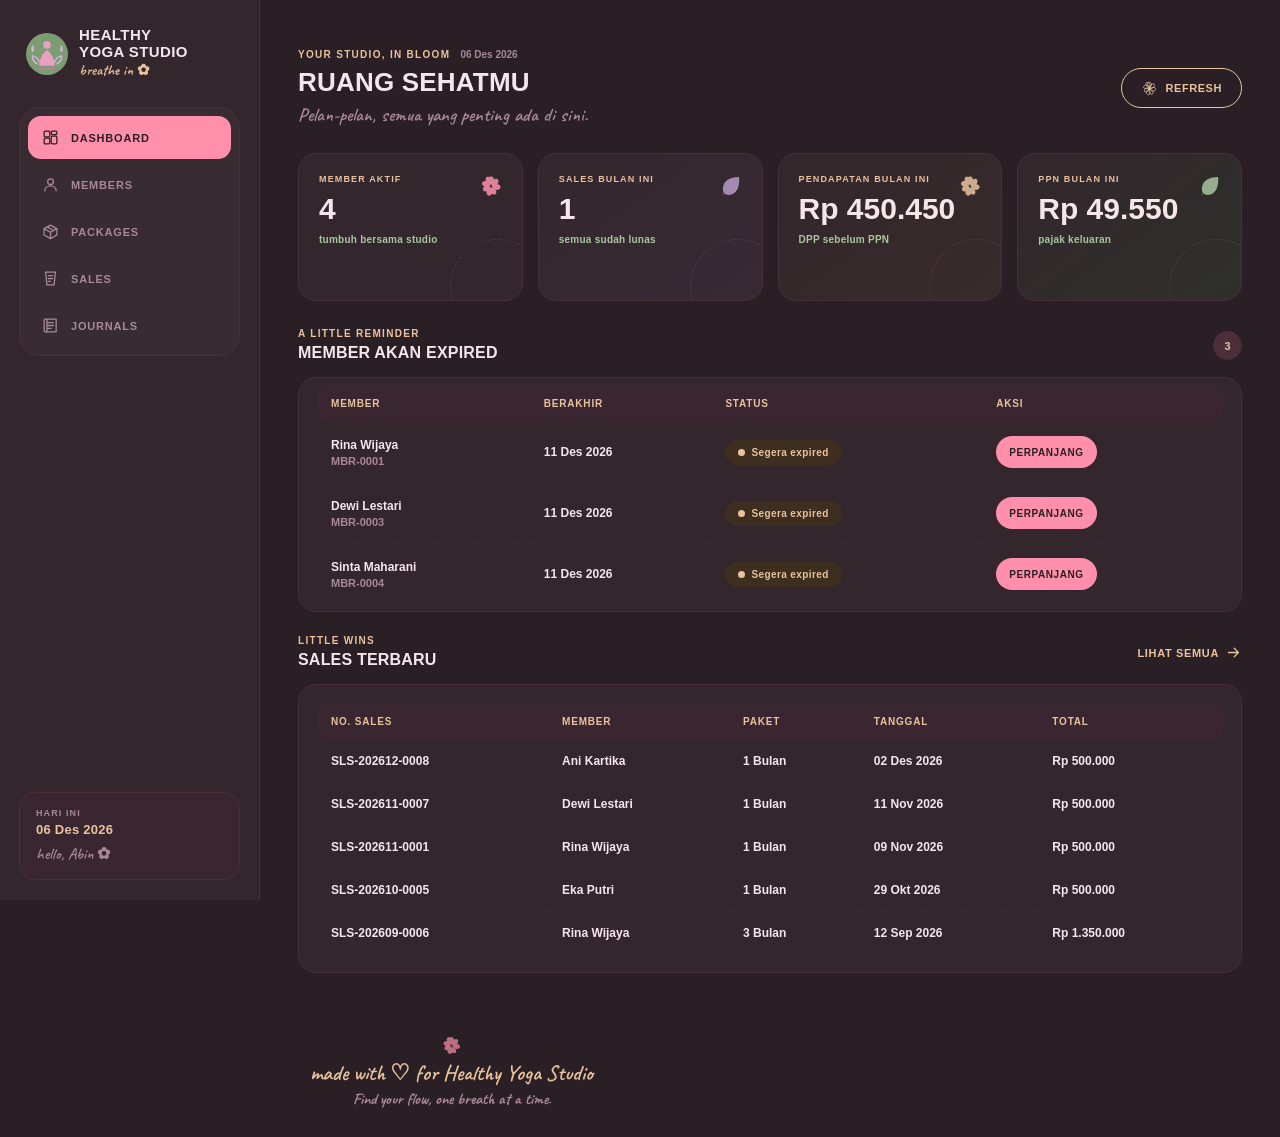
==== commit 2ba942bf: "Add Healthy Yoga Studio application structure" ====
--- a/index.html
+++ b/index.html
@@ -1,144 +1,12 @@
-<!doctype html>
-<html lang="id">
-<head>
-  <meta charset="utf-8">
-  <meta name="viewport" content="width=device-width, initial-scale=1">
-  <meta name="theme-color" content="#FDF6F0">
-  <meta name="description" content="Healthy Yoga Studio membership dashboard">
-  <title>Healthy Yoga Studio</title>
-  <link rel="preconnect" href="https://fonts.googleapis.com">
-  <link rel="preconnect" href="https://fonts.gstatic.com" crossorigin>
-  <link href="https://fonts.googleapis.com/css2?family=Fraunces:ital,opsz,wght@0,9..144,300..700;1,9..144,300..700&family=Quicksand:wght@300..700&family=Caveat:wght@400..700&display=swap" rel="stylesheet">
-  <link rel="stylesheet" href="style.css">
-  <script src="script.js" defer></script>
-</head>
-<body>
-  <svg class="svg-library" xmlns="http://www.w3.org/2000/svg" aria-hidden="true">
-    <symbol id="icon-search" viewBox="0 0 24 24"><circle cx="10.8" cy="10.8" r="6.8"/><path d="m16 16 5 5"/></symbol>
-    <symbol id="icon-plus" viewBox="0 0 24 24"><path d="M12 5v14M5 12h14"/></symbol>
-    <symbol id="icon-arrow" viewBox="0 0 24 24"><path d="M5 12h14m-6-6 6 6-6 6"/></symbol>
-    <symbol id="icon-calendar" viewBox="0 0 24 24"><rect x="3" y="5" width="18" height="16" rx="3"/><path d="M16 3v4M8 3v4M3 10h18"/></symbol>
-    <symbol id="icon-flower" viewBox="0 0 40 40"><path d="M20 19c-7-7-5-13 0-14 5 1 7 7 0 14Zm1 1c1-10 6-13 10-10 2 5-1 10-10 10Zm0 1c8-6 13-4 14 1-2 5-8 6-14-1Zm-2 1c9 2 11 7 8 11-5 1-10-2-8-11Zm-1-1c6 8 4 13-1 14-5-2-6-8 1-14Zm1-2c-2 9-7 11-11 8-1-5 2-10 11-8Zm1-2c-8 6-13 4-14-1 2-5 8-6 14 1Zm1 0C12 15 10 10 13 6c5-1 10 2 8 11Z"/></symbol>
-    <symbol id="icon-leaf" viewBox="0 0 32 32"><path d="M26 5C14 5 6 10 6 20c0 4 3 7 7 7C23 27 27 17 26 5Z"/><path d="M5 28c5-8 10-12 17-17"/></symbol>
-    <symbol id="icon-check" viewBox="0 0 24 24"><path d="m5 12 5 5L20 7"/></symbol>
-    <symbol id="icon-close" viewBox="0 0 24 24"><path d="m6 6 12 12M18 6 6 18"/></symbol>
-    <symbol id="icon-dots" viewBox="0 0 28 8"><circle cx="4" cy="4" r="2"/><circle cx="14" cy="4" r="2"/><circle cx="24" cy="4" r="2"/></symbol>
-    <symbol id="icon-dashboard" viewBox="0 0 24 24"><rect x="3" y="3" width="8" height="8" rx="1.5"/><rect x="13" y="3" width="8" height="5" rx="1.5"/><rect x="13" y="10" width="8" height="11" rx="1.5"/><rect x="3" y="13" width="8" height="8" rx="1.5"/></symbol>
-    <symbol id="icon-member" viewBox="0 0 24 24"><circle cx="12" cy="8" r="4"/><path d="M4 21c0-4.2 3.6-7 8-7s8 2.8 8 7"/></symbol>
-    <symbol id="icon-package" viewBox="0 0 24 24"><path d="m12 3 9 5-9 5-9-5 9-5Z"/><path d="M3 8v9l9 5 9-5V8M12 13v9M7.5 5.5l9 5"/></symbol>
-    <symbol id="icon-sale" viewBox="0 0 24 24"><path d="M5 3h14l-2 18H7L5 3Z"/><path d="M9 8h6M9 12h6M9 16h3"/></symbol>
-    <symbol id="icon-journal" viewBox="0 0 24 24"><path d="M5 3h15v18H5a2 2 0 0 1-2-2V5a2 2 0 0 1 2-2Z"/><path d="M7 8h9M7 12h9M7 16h6M7 3v18"/></symbol>
-  </svg>
-
-  <div class="ambient-leaf ambient-leaf-one" aria-hidden="true"><svg><use href="#icon-leaf"/></svg></div>
-  <div class="ambient-leaf ambient-leaf-two" aria-hidden="true"><svg><use href="#icon-leaf"/></svg></div>
-
-  <div class="layout">
-    <aside class="sidebar">
-      <a class="brand" href="#dashboard" aria-label="Healthy Yoga Studio, beranda">
-        <svg class="brand-mark" viewBox="0 0 64 64" width="40" height="40" xmlns="http://www.w3.org/2000/svg" role="img" aria-label="Siluet meditasi lotus">
-          <circle cx="32" cy="18" r="6" fill="#E8A0BF"/>
-          <path d="M32 26C24 32 20 42 20 50h24c0-8-4-18-12-24Z" fill="#E8A0BF"/>
-          <path d="M14 52q18 8 36 0-18 4-36 0Z" fill="#C77DA0"/>
-          <path d="M10 30q-4-6 0-12 4 6 0 12Zm44 0q4-6 0-12-4 6 0 12Z" fill="#D4B5D9"/>
-          <path d="M17 47q-8-4-7-12 8 2 10 9m27 3q8-4 7-12-8 2-10 9" fill="none" stroke="#D4B5D9" stroke-linecap="round" stroke-width="2"/>
-        </svg>
-        <span class="brand-copy"><strong>Healthy<br>Yoga Studio</strong><small>breathe in ✿</small></span>
-      </a>
-      <nav class="nav primary-nav" aria-label="Navigasi utama" role="tablist">
-        <button class="nav-tab is-active" id="tab-dashboard" type="button" role="tab" aria-selected="true" aria-controls="view-dashboard" data-view="dashboard"><svg class="nav-icon" aria-hidden="true"><use href="#icon-dashboard"/></svg>Dashboard</button>
-        <button class="nav-tab" id="tab-members" type="button" role="tab" aria-selected="false" aria-controls="view-members" data-view="members"><svg class="nav-icon" aria-hidden="true"><use href="#icon-member"/></svg>Members</button>
-        <button class="nav-tab" id="tab-packages" type="button" role="tab" aria-selected="false" aria-controls="view-packages" data-view="packages"><svg class="nav-icon" aria-hidden="true"><use href="#icon-package"/></svg>Packages</button>
-        <button class="nav-tab" id="tab-sales" type="button" role="tab" aria-selected="false" aria-controls="view-sales" data-view="sales"><svg class="nav-icon" aria-hidden="true"><use href="#icon-sale"/></svg>Sales</button>
-        <button class="nav-tab" id="tab-journals" type="button" role="tab" aria-selected="false" aria-controls="view-journals" data-view="journals"><svg class="nav-icon" aria-hidden="true"><use href="#icon-journal"/></svg>Journals</button>
-      </nav>
-      <div class="sidebar-footer">
-        <p class="sidebar-date-label">Hari ini</p>
-        <div class="sidebar-date" id="today-label"></div>
-        <p class="greeting">hello, Abin ✿</p>
-      </div>
-    </aside>
-
-    <div class="content">
-    <main class="main-content">
-      <section class="view is-visible" id="view-dashboard" role="tabpanel" aria-labelledby="tab-dashboard">
-        <div class="page-heading">
-          <div><p class="eyebrow">YOUR STUDIO, IN BLOOM <span id="dashboard-period"></span></p><h1>Ruang sehatmu</h1><p class="subheading">Pelan-pelan, semua yang penting ada di sini.</p></div>
-          <button class="button button-secondary" type="button" data-action="refresh-dashboard" aria-label="Muat ulang ringkasan"><svg class="icon" aria-hidden="true"><use href="#icon-flower"/></svg><span>Refresh</span></button>
-        </div>
-        <div class="metric-grid">
-          <article class="metric metric-pink"><svg class="metric-flower" aria-hidden="true"><use href="#icon-flower"/></svg><span class="metric-label">MEMBER AKTIF</span><strong id="metric-active">—</strong><span class="metric-note">tumbuh bersama studio</span></article>
-          <article class="metric metric-lilac"><svg class="metric-flower" aria-hidden="true"><use href="#icon-leaf"/></svg><span class="metric-label">SALES BULAN INI</span><strong id="metric-sales">—</strong><span class="metric-note">semua sudah lunas</span></article>
-          <article class="metric metric-peach"><svg class="metric-flower" aria-hidden="true"><use href="#icon-flower"/></svg><span class="metric-label">PENDAPATAN BULAN INI</span><strong id="metric-revenue">—</strong><span class="metric-note">DPP sebelum PPN</span></article>
-          <article class="metric metric-sage"><svg class="metric-flower" aria-hidden="true"><use href="#icon-leaf"/></svg><span class="metric-label">PPN BULAN INI</span><strong id="metric-tax">—</strong><span class="metric-note">pajak keluaran</span></article>
-        </div>
-        <section class="content-section dashboard-expiring-section">
-          <div class="section-heading"><div><p class="eyebrow">A LITTLE REMINDER</p><h2>Member akan expired</h2></div><span class="count-pill" id="expiring-count">0</span></div>
-          <div class="soft-card"><div class="table-wrap"><table class="data-table"><thead><tr><th>Member</th><th>Berakhir</th><th>Status</th><th>Aksi</th></tr></thead><tbody id="dashboard-expiring"><tr><td colspan="4" class="empty-cell">Memuat data...</td></tr></tbody></table></div></div>
-        </section>
-        <section class="content-section">
-          <div class="section-heading"><div><p class="eyebrow">LITTLE WINS</p><h2>Sales terbaru</h2></div><button class="text-button" type="button" data-go-view="sales">Lihat semua <svg class="icon" aria-hidden="true"><use href="#icon-arrow"/></svg></button></div>
-          <div class="soft-card"><div class="table-wrap"><table class="data-table"><thead><tr><th>No. sales</th><th>Member</th><th>Paket</th><th>Tanggal</th><th>Total</th></tr></thead><tbody id="dashboard-sales"><tr><td colspan="5" class="empty-cell">Memuat sales...</td></tr></tbody></table></div></div>
-        </section>
-      </section>
-
-      <section class="view" id="view-members" role="tabpanel" aria-labelledby="tab-members" hidden>
-        <div class="page-heading"><div><p class="eyebrow">OUR LOVELY COMMUNITY</p><h1>Members</h1><p class="subheading">Setiap perjalanan sehat dimulai dari satu napas.</p></div><button class="button button-primary" type="button" data-action="new-member" aria-label="Tambah member"><svg class="icon" aria-hidden="true"><use href="#icon-plus"/></svg><span>Tambah member</span></button></div>
-        <section class="content-section">
-          <div class="toolbar"><label class="search-field"><svg class="icon" aria-hidden="true"><use href="#icon-search"/></svg><input id="member-search" type="search" placeholder="Cari nama, kode, email..." autocomplete="off"></label><span class="toolbar-result" id="member-count"></span></div>
-          <div class="soft-card"><div class="table-wrap"><table class="data-table"><thead><tr><th>Kode</th><th>Nama</th><th>Email</th><th>Phone</th><th>Join date</th><th>Status</th><th>Aksi</th></tr></thead><tbody id="members-table"><tr><td colspan="7" class="empty-cell">Memuat member...</td></tr></tbody></table></div></div>
-          <div class="empty-state" id="members-empty" hidden><svg class="empty-yoga" viewBox="0 0 96 76" aria-hidden="true"><circle cx="48" cy="17" r="8"/><path d="M48 27c-9 7-13 17-13 27h26c0-10-4-20-13-27Z"/><path d="M20 57q28 18 56 0-28 8-56 0Z"/><path d="M16 34q-8-9 0-18 8 9 0 18Zm64 0q8-9 0-18-8 9 0 18Z"/></svg><p>Belum ada member, nih~</p><span>Yuk, tambahin yang pertama ✿</span></div>
-        </section>
-      </section>
-
-      <section class="view" id="view-packages" role="tabpanel" aria-labelledby="tab-packages" hidden>
-        <div class="page-heading"><div><p class="eyebrow">FIND YOUR FLOW</p><h1>Membership packages</h1><p class="subheading">Pilih ritme yang paling cocok untukmu.</p></div><button class="button button-primary" type="button" data-action="new-package" aria-label="Tambah paket"><svg class="icon" aria-hidden="true"><use href="#icon-plus"/></svg><span>Tambah paket</span></button></div>
-        <div class="package-toolbar"><label class="select-field"><span>Lihat paket</span><select id="package-filter"><option value="all">Semua paket</option><option value="true">Aktif</option><option value="false">Archived</option></select></label><span class="toolbar-result" id="package-count"></span></div>
-        <div class="package-grid" id="packages-grid" aria-live="polite"></div>
-        <div class="empty-state" id="packages-empty" hidden><svg class="empty-yoga" viewBox="0 0 96 76" aria-hidden="true"><path d="M48 13c-8 0-12 7-8 13 4 5 12 5 16 0 4-6 0-13-8-13Z"/><path d="M48 30 27 55h42L48 30Z"/><path d="M15 59q33 15 66 0-33 7-66 0Z"/></svg><p>Belum ada paket, nih~</p><span>Siapkan ruang untuk perjalanan baru.</span></div>
-      </section>
-
-      <section class="view" id="view-sales" role="tabpanel" aria-labelledby="tab-sales" hidden>
-        <div class="page-heading"><div><p class="eyebrow">A FRESH START</p><h1>New membership</h1><p class="subheading">Pembayaran lunas di muka, lalu kembali ke matras.</p></div></div>
-        <section class="content-section">
-          <form id="sale-form" class="sale-layout">
-            <div class="soft-card sale-fields">
-              <div class="section-heading"><div><p class="eyebrow">MEMBERSHIP DETAILS</p><h2>Catat transaksi</h2></div><span class="paid-pill"><svg class="icon" aria-hidden="true"><use href="#icon-check"/></svg>Lunas</span></div>
-              <div class="form-grid">
-                <label class="field"><span>Member <i>*</i></span><select name="member_id" id="sale-member" required><option value="">Pilih member</option></select></label>
-                <label class="field"><span>Paket <i>*</i></span><select name="package_id" id="sale-package" required><option value="">Pilih paket</option></select></label>
-                <label class="field"><span>Tanggal mulai <i>*</i></span><input type="date" name="start_date" id="sale-start" required></label>
-                <fieldset class="field payment-field"><legend>Metode bayar <i>*</i></legend><div class="radio-pills"><label><input type="radio" name="payment_method" value="cash" checked><span>Cash</span></label><label><input type="radio" name="payment_method" value="transfer"><span>Transfer</span></label></div></fieldset>
-                <label class="field field-full"><span>Catatan kecil</span><textarea name="notes" rows="3" maxlength="500" placeholder="Tambahkan catatan bila perlu..."></textarea></label>
-              </div>
-            </div>
-            <aside class="soft-card sale-preview-card"><div class="preview-flower"><svg aria-hidden="true"><use href="#icon-flower"/></svg></div><p class="eyebrow">YOUR MEMBERSHIP</p><h2>Ringkasan</h2><div class="preview-list" id="sale-preview"><p class="empty-copy">Pilih paket untuk melihat detail membership.</p></div><button class="button button-primary sale-submit" type="submit">Simpan transaksi <svg class="icon" aria-hidden="true"><use href="#icon-arrow"/></svg></button></aside>
-          </form>
-        </section>
-        <section class="content-section"><div class="section-heading"><div><p class="eyebrow">YOUR JOURNEY SO FAR</p><h2>Riwayat sales</h2></div><span class="toolbar-result" id="sales-count"></span></div>
-          <form id="sales-filter" class="filter-row"><label class="compact-field"><span>Dari tanggal</span><input type="date" name="start"></label><label class="compact-field"><span>Sampai tanggal</span><input type="date" name="end"></label><label class="compact-field"><span>Member</span><select name="member_id"><option value="">Semua member</option></select></label><label class="compact-field"><span>Metode</span><select name="method"><option value="">Semua metode</option><option value="cash">Cash</option><option value="transfer">Transfer</option></select></label><button class="button button-secondary" type="submit">Terapkan</button><button class="button button-quiet" type="reset">Reset</button></form>
-          <div class="soft-card"><div class="table-wrap"><table class="data-table"><thead><tr><th>No. sales</th><th>Tanggal</th><th>Member</th><th>Paket</th><th>Metode</th><th>Total</th><th>Aksi</th></tr></thead><tbody id="sales-table"><tr><td colspan="7" class="empty-cell">Memuat sales...</td></tr></tbody></table></div></div>
-        </section>
-      </section>
-
-      <section class="view" id="view-journals" role="tabpanel" aria-labelledby="tab-journals" hidden>
-        <div class="page-heading"><div><p class="eyebrow">A GENTLE LOOK AT THE NUMBERS</p><h1>Journals & reports</h1><p class="subheading">Semua transaksi tercatat dengan tenang dan rapi.</p></div></div>
-        <div class="subnav" role="tablist" aria-label="Tampilan jurnal"><button type="button" class="subnav-tab is-active" id="subtab-general" role="tab" aria-selected="true" aria-controls="journal-general" data-journal-view="general">Jurnal umum</button><button type="button" class="subnav-tab" id="subtab-report" role="tab" aria-selected="false" aria-controls="journal-report" data-journal-view="report">Laporan pendapatan</button></div>
-        <section class="journal-pane is-visible" id="journal-general" role="tabpanel" aria-labelledby="subtab-general"><div class="content-section"><form id="journal-filter" class="filter-row"><label class="compact-field"><span>Dari tanggal</span><input type="date" name="start"></label><label class="compact-field"><span>Sampai tanggal</span><input type="date" name="end"></label><button class="button button-secondary" type="submit">Terapkan</button><button class="button button-quiet" type="reset">Reset</button></form><div class="soft-card"><div class="table-wrap"><table class="data-table"><thead><tr><th>No. jurnal</th><th>Tanggal</th><th>Deskripsi</th><th>Referensi</th><th>Balance</th><th>Aksi</th></tr></thead><tbody id="journals-table"><tr><td colspan="6" class="empty-cell">Memuat jurnal...</td></tr></tbody></table></div></div></div></section>
-        <section class="journal-pane" id="journal-report" role="tabpanel" aria-labelledby="subtab-report" hidden><div class="content-section"><div class="section-heading"><div><p class="eyebrow">INCOME, WITH A LITTLE CLARITY</p><h2>Ringkasan pendapatan</h2></div><div class="report-actions"><button class="button button-secondary" type="button" data-action="export-report">Export CSV</button><button class="button button-secondary" type="button" data-action="print-report">Print</button></div></div><form id="report-filter" class="filter-row"><label class="compact-field"><span>Dari tanggal</span><input type="date" name="start"></label><label class="compact-field"><span>Sampai tanggal</span><input type="date" name="end"></label><label class="compact-field"><span>Metode</span><select name="method"><option value="">Semua metode</option><option value="cash">Cash</option><option value="transfer">Transfer</option></select></label><button class="button button-primary" type="submit">Tampilkan laporan</button><button class="button button-quiet" type="reset">Reset</button></form><div class="report-summary" id="report-summary"><div class="report-total"><span>Total penjualan</span><strong>—</strong></div><div class="report-total"><span>Pendapatan (DPP)</span><strong>—</strong></div><div class="report-total"><span>PPN keluaran</span><strong>—</strong></div></div><div class="soft-card"><div class="table-wrap"><table class="data-table"><thead><tr><th>Tarif PPN</th><th>DPP</th><th>PPN</th><th>Total bruto</th></tr></thead><tbody id="report-tax-table"><tr><td colspan="4" class="empty-cell">Pilih periode laporan.</td></tr></tbody></table></div></div><div class="soft-card report-sales-wrap"><div class="table-wrap"><table class="data-table"><thead><tr><th>No. sales</th><th>Tanggal</th><th>Member</th><th>Total</th><th>DPP</th><th>PPN</th></tr></thead><tbody id="report-sales-table"><tr><td colspan="6" class="empty-cell">Pilih periode laporan.</td></tr></tbody></table></div></div></div></section>
-      </section>
-    </main>
-
-    <footer class="app-footer"><svg class="footer-flower" aria-hidden="true"><use href="#icon-flower"/></svg><p>made with ♡ for Healthy Yoga Studio</p><span>Find your flow, one breath at a time.</span></footer>
-    </div>
-  </div>
-
-  <div class="modal-backdrop" id="modal-backdrop" hidden>
-    <section class="modal" role="dialog" aria-modal="true" aria-labelledby="modal-title">
-      <div class="modal-heading"><div><p class="eyebrow" id="modal-eyebrow">A LITTLE FORM</p><h2 id="modal-title">Detail</h2></div><button class="icon-button" type="button" data-action="close-modal" aria-label="Tutup dialog"><svg class="icon" aria-hidden="true"><use href="#icon-close"/></svg></button></div>
-      <div class="modal-content" id="modal-content"></div>
-    </section>
-  </div>
-  <div class="toast-region" id="toast-region" aria-live="polite" aria-atomic="true"></div>
-</body>
-</html>
+<!doctype html>
+<html lang="id">
+<head>
+  <meta charset="utf-8">
+  <meta name="viewport" content="width=device-width, initial-scale=1">
+  <meta http-equiv="refresh" content="0; url=./frontend/">
+  <title>Healthy Yoga Studio</title>
+</head>
+<body>
+  <p>Membuka aplikasi Healthy Yoga Studio. <a href="./frontend/">Lanjutkan ke aplikasi</a></p>
+</body>
+</html>
